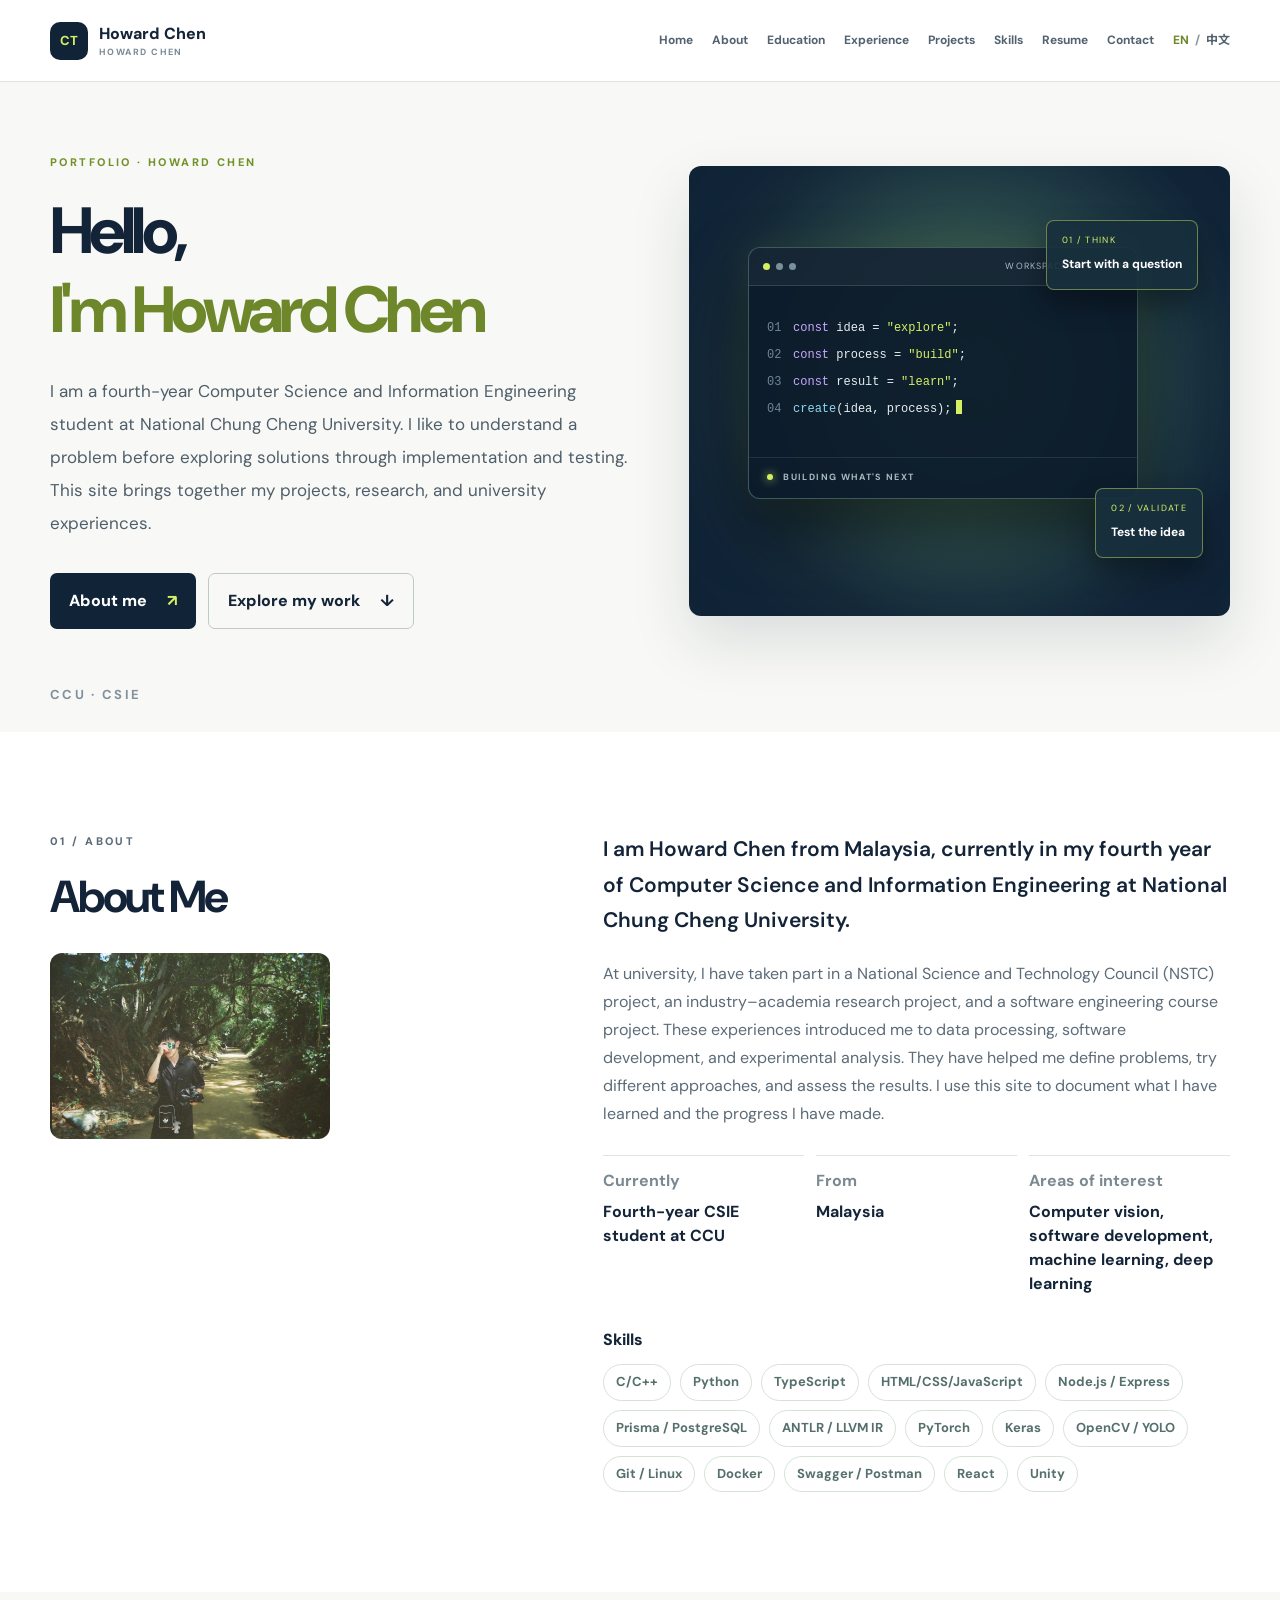
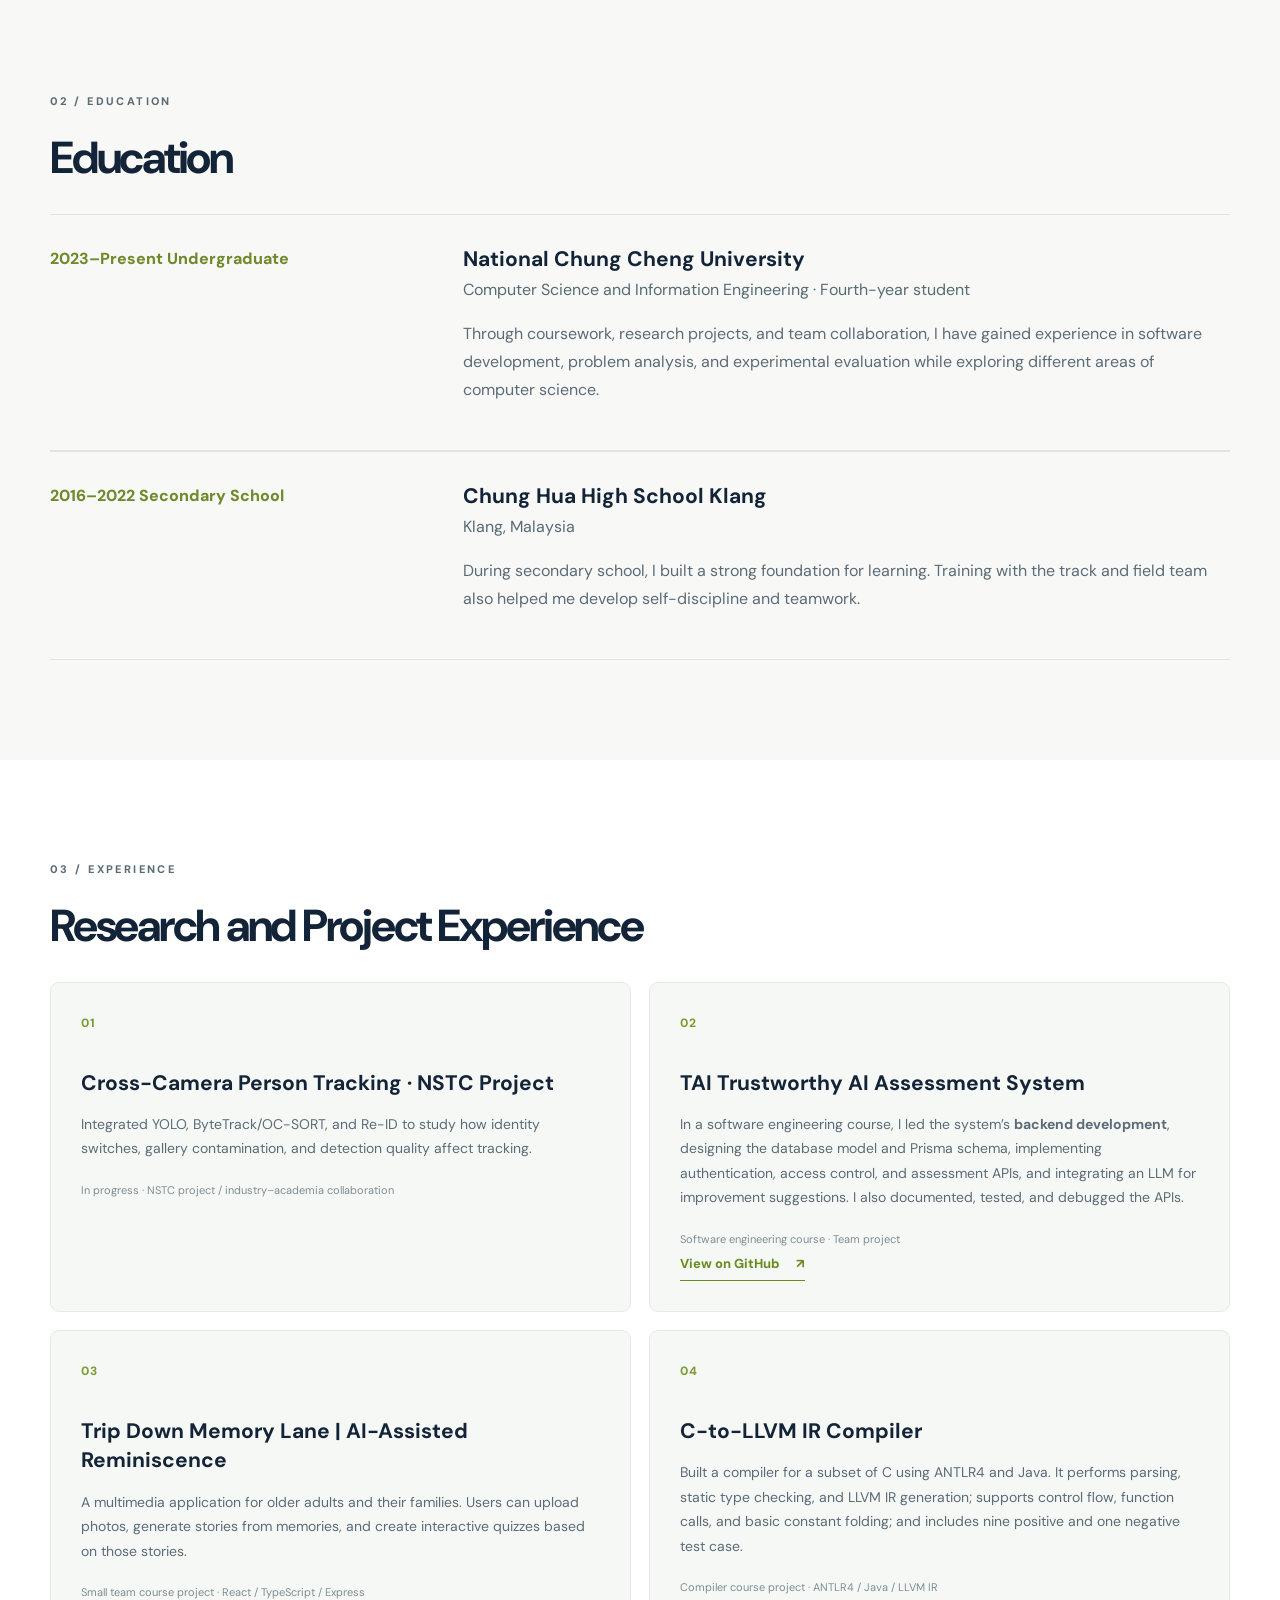
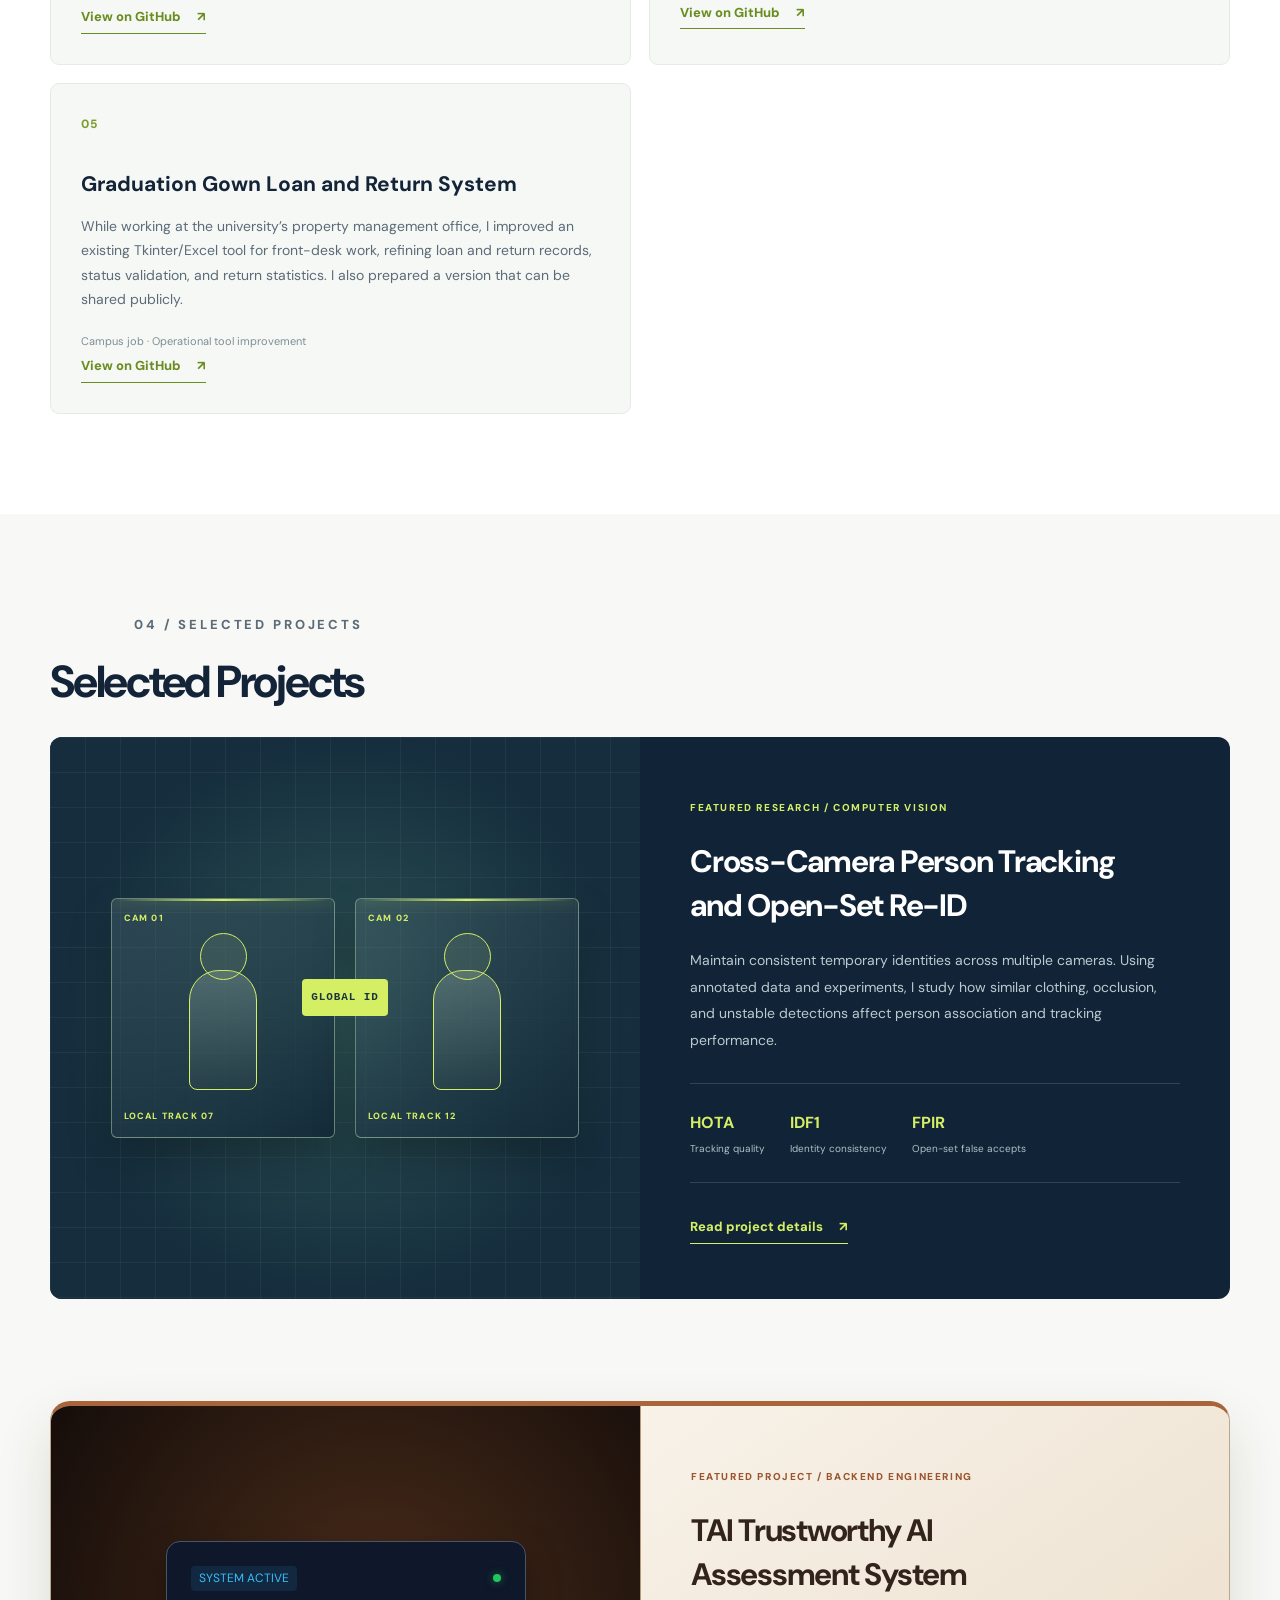
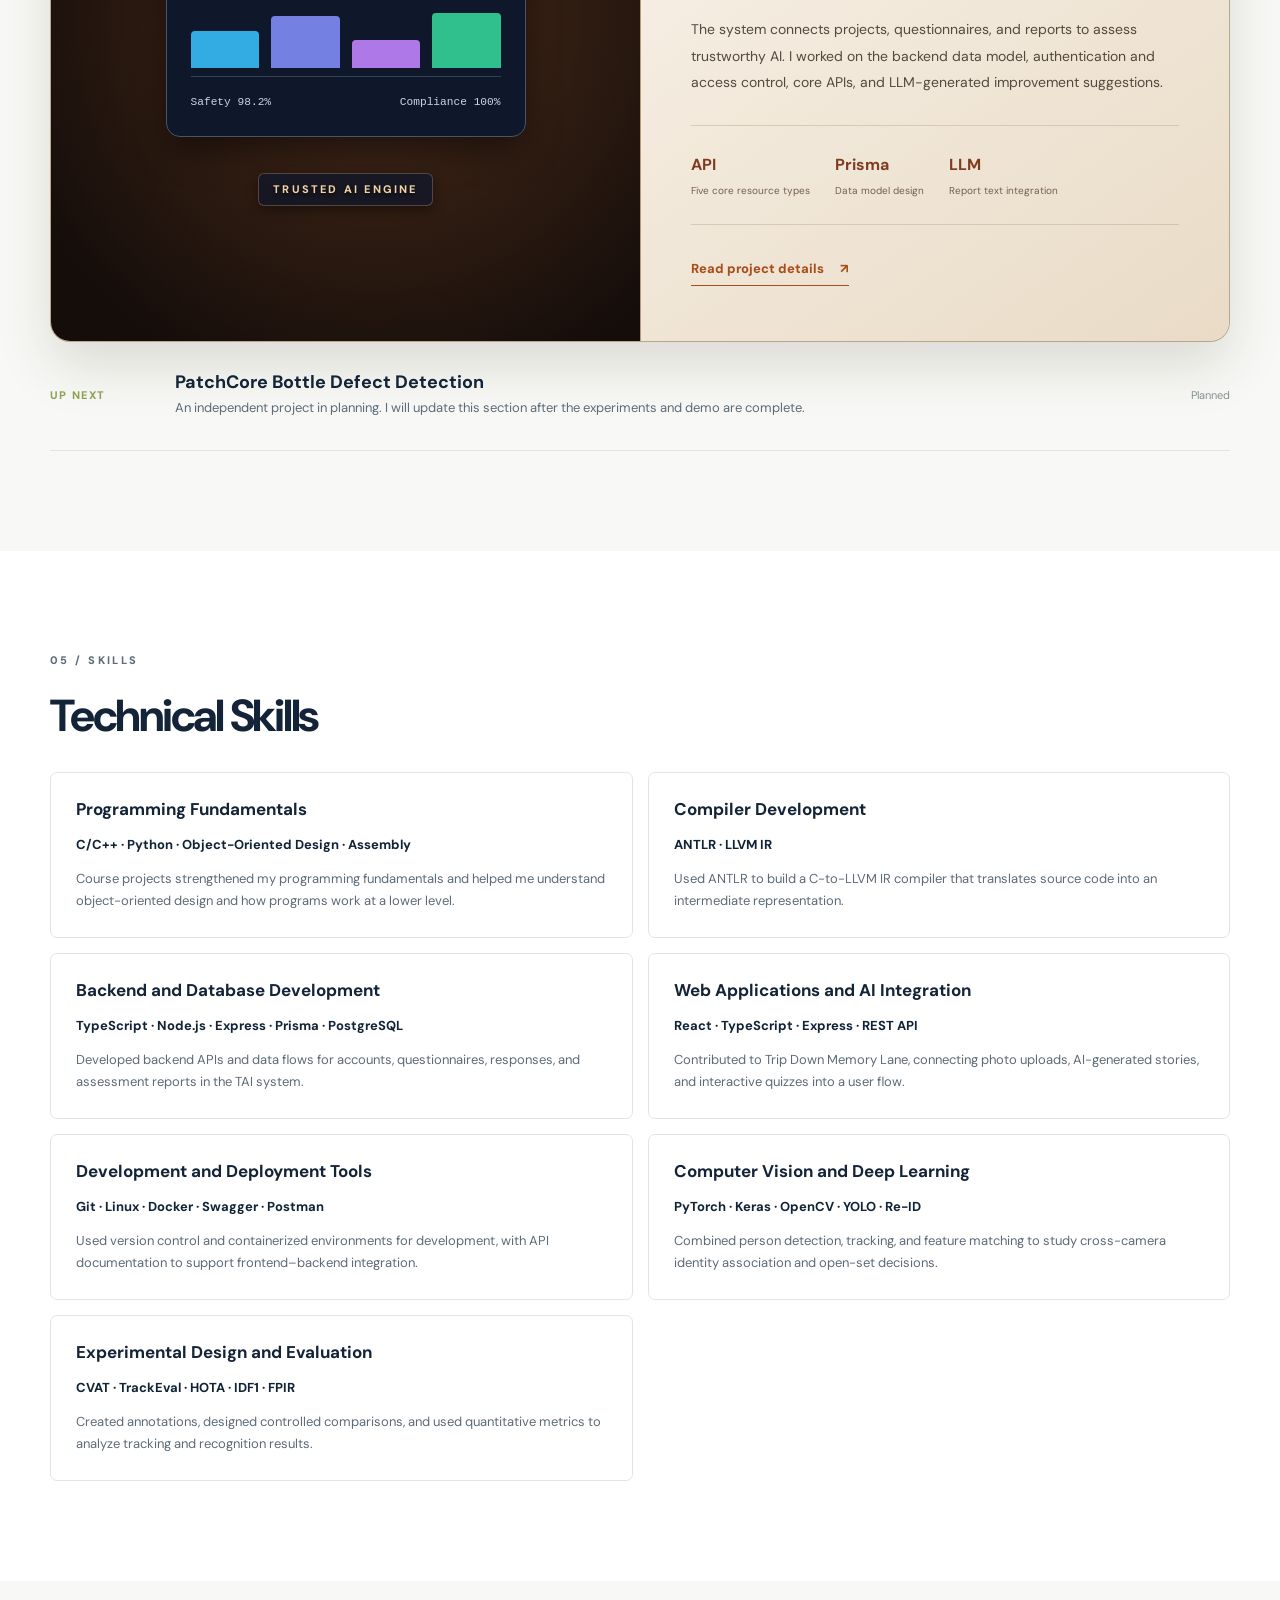
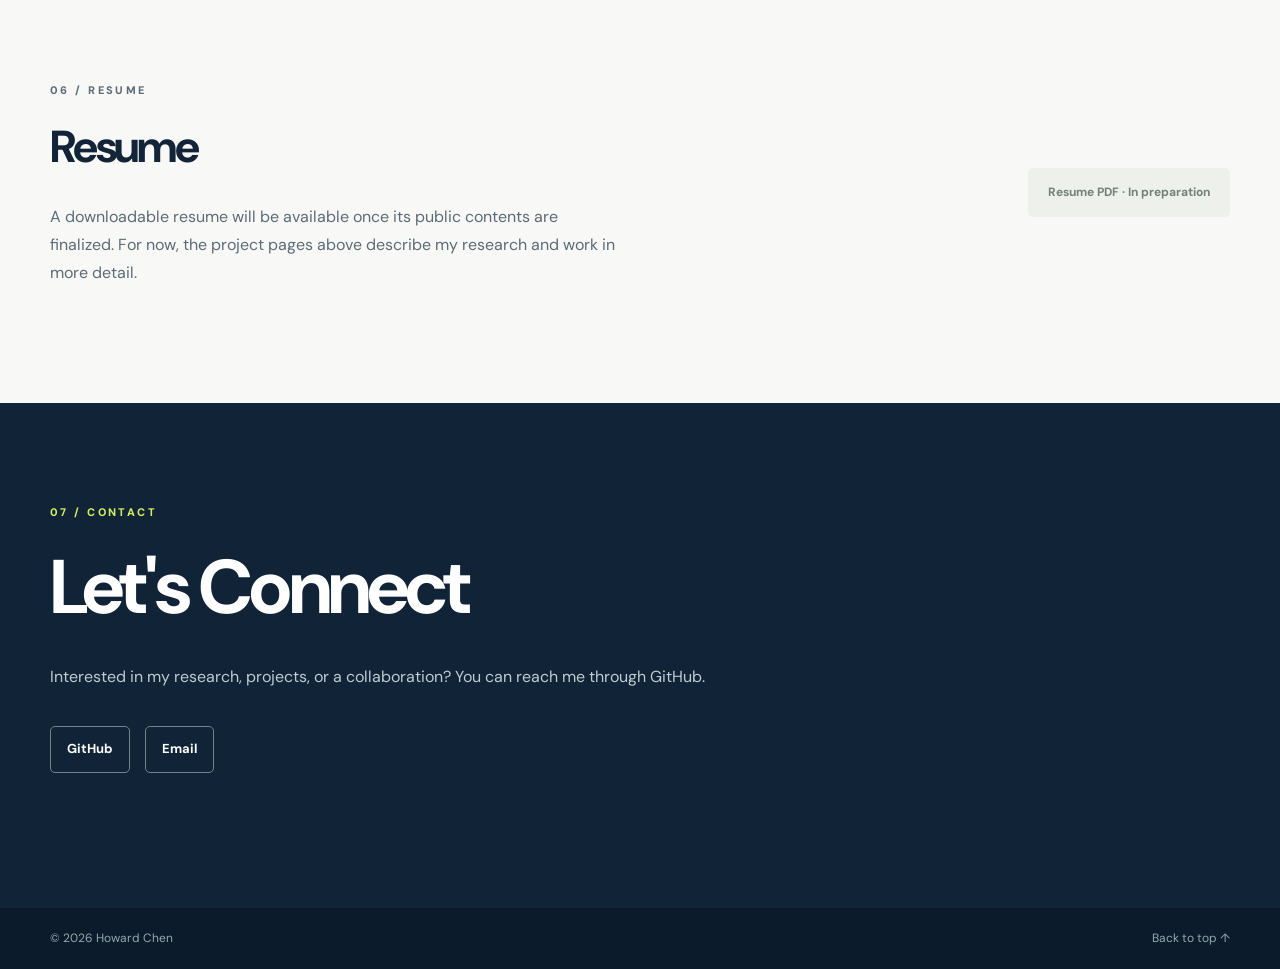
==== index.html @ be0fce3b "Deploy bilingual portfolio website" ====
<!doctype html>
<html lang="en">
<head>
  <meta charset="utf-8">
  <meta name="viewport" content="width=device-width, initial-scale=1">
  <meta name="description" content="Howard Chen’s portfolio: education, technical skills, research, and projects.">
  <title>Howard Chen | Portfolio and Research</title>
  <link rel="alternate" hreflang="en" href="index.html">
  <link rel="alternate" hreflang="zh-Hant" href="index-zh.html">
  <link rel="stylesheet" href="assets/style.css">
</head>
<body>
  <a class="skip" href="#main">Skip to main content</a>

  <header class="site-header">
    <a class="brand" href="#home">
      <span class="brand-mark">CT</span>
      <span>Howard Chen <small>HOWARD CHEN</small></span>
    </a>

    <button
      class="menu-button"
      type="button"
      aria-expanded="false"
      aria-controls="site-nav"
    >
      Menu <span>☰</span>
    </button>

    <nav id="site-nav" aria-label="Main navigation">
      <a href="#home">Home</a>
      <a href="#about">About</a>
      <a href="#education">Education</a>
      <a href="#experience">Experience</a>
      <a href="#projects">Projects</a>
      <a href="#skills">Skills</a>
      <a href="#resume">Resume</a>
      <a href="#contact">Contact</a>
      <span class="language-switch" aria-label="Language"><a href="index.html" data-lang-switch aria-current="page" lang="en">EN</a><span aria-hidden="true">/</span><a href="index-zh.html" data-lang-switch lang="zh-Hant">中文</a></span>
    </nav>
  </header>

  <main id="main">
    <section class="hero wrap" id="home">
      <div class="hero-copy">
        <p class="eyebrow">PORTFOLIO · HOWARD CHEN</p>
        <h1>Hello,<br><em>I'm Howard Chen</em></h1>
        <p class="lead">I am a fourth-year Computer Science and Information Engineering student at National Chung Cheng University. I like to understand a problem before exploring solutions through implementation and testing. This site brings together my projects, research, and university experiences.</p>

        <div class="actions">
          <a class="button primary" href="#about">
            About me <span>↗</span>
          </a>
          <a class="button secondary" href="#projects">
            Explore my work <span>↓</span>
          </a>
        </div>
      </div>

      <div class="hero-art hero-workspace" aria-hidden="true">
        <div class="workspace-glow"></div>

        <div class="workspace-window">
          <div class="workspace-toolbar">
            <span></span><span></span><span></span>
            <small>WORKSPACE / HOWARD</small>
          </div>

          <div class="workspace-content">
            <div class="workspace-line"><i>01</i><span class="code-purple">const</span> idea = <span class="code-green">"explore"</span>;</div>
            <div class="workspace-line"><i>02</i><span class="code-purple">const</span> process = <span class="code-green">"build"</span>;</div>
            <div class="workspace-line"><i>03</i><span class="code-purple">const</span> result = <span class="code-green">"learn"</span>;</div>
            <div class="workspace-line"><i>04</i><span class="code-blue">create</span>(idea, process);<b class="cursor"></b></div>
          </div>

          <div class="workspace-footer">
            <span class="workspace-live"></span>
            BUILDING WHAT'S NEXT
          </div>
        </div>

        <div class="workspace-note note-top">
          <small>01 / THINK</small>
          <strong>Start with a question</strong>
        </div>
        <div class="workspace-note note-bottom">
          <small>02 / VALIDATE</small>
          <strong>Test the idea</strong>
        </div>
      </div>

      <div class="hero-foot">
        <span>CCU · CSIE</span>
      </div>
    </section>

    <section class="section light" id="about">
      <div class="wrap two-col">
        <div>
          <p class="eyebrow">01 / ABOUT</p>
          <h2>About Me</h2>
          <div class="about-photo">
            <img src="assets/me.jpg" alt="Howard Chen">
          </div>
        </div>

        <div>
          <p class="body-large">I am Howard Chen from Malaysia, currently in my fourth year of Computer Science and Information Engineering at National Chung Cheng University.</p>
          <p>At university, I have taken part in a National Science and Technology Council (NSTC) project, an industry–academia research project, and a software engineering course project. These experiences introduced me to data processing, software development, and experimental analysis. They have helped me define problems, try different approaches, and assess the results. I use this site to document what I have learned and the progress I have made.</p>

          <div class="about-facts">
            <div>
              <span>Currently</span>
              <strong>Fourth-year CSIE student at CCU</strong>
            </div>
            <div>
              <span>From</span>
              <strong>Malaysia</strong>
            </div>
            <div>
              <span>Areas of interest</span>
              <strong>Computer vision, software development, machine learning, deep learning</strong>
            </div>
          </div>

          <p class="about-label">Skills</p>
          <div class="tag-row">
            <span>C/C++</span>
            <span>Python</span>
            <span>TypeScript</span>
            <span>HTML/CSS/JavaScript</span>
            <span>Node.js / Express</span>
            <span>Prisma / PostgreSQL</span>
            <span>ANTLR / LLVM IR</span>
            <span>PyTorch</span>
            <span>Keras</span>
            <span>OpenCV / YOLO</span>
            <span>Git / Linux</span>
            <span>Docker</span>
            <span>Swagger / Postman</span>
            <span>React</span>
            <span>Unity</span>
          </div>
        </div>
      </div>
    </section>

    <section class="section" id="education">
      <div class="wrap">
        <p class="eyebrow">02 / EDUCATION</p>
        <h2>Education</h2>

        <article class="timeline-card">
          <div class="timeline-date">
            <span>2023–Present</span>
            <span>Undergraduate</span>
          </div>
          <div>
            <h3>National Chung Cheng University</h3>
            <p class="subtitle">Computer Science and Information Engineering · Fourth-year student</p>
            <p>Through coursework, research projects, and team collaboration, I have gained experience in software development, problem analysis, and experimental evaluation while exploring different areas of computer science.</p>
          </div>
        </article>

        <article class="timeline-card">
          <div class="timeline-date">
            <span>2016–2022</span>
            <span>Secondary School</span>
          </div>
          <div>
            <h3>Chung Hua High School Klang</h3>
            <p class="subtitle">Klang, Malaysia</p>
            <p>During secondary school, I built a strong foundation for learning. Training with the track and field team also helped me develop self-discipline and teamwork.</p>
          </div>
        </article>
      </div>
    </section>

  <section class="section light" id="experience">
    <div class="wrap">
      <p class="eyebrow">03 / EXPERIENCE</p>
      <h2>Research and Project Experience</h2>

      <div class="experience-grid">
        <article class="card">
          <span class="card-index">01</span>
          <h3>Cross-Camera Person Tracking · NSTC Project</h3>
          <p>Integrated YOLO, ByteTrack/OC-SORT, and Re-ID to study how identity switches, gallery contamination, and detection quality affect tracking.</p>
          <span class="card-note">In progress · NSTC project / industry–academia collaboration</span>
        </article>

        <article class="card">
          <span class="card-index">02</span>
          <h3>TAI Trustworthy AI Assessment System</h3>
          <p>In a software engineering course, I led the system’s <b>backend development</b>, designing the database model and Prisma schema, implementing authentication, access control, and assessment APIs, and integrating an LLM for improvement suggestions. I also documented, tested, and debugged the APIs.</p>
          <span class="card-note">Software engineering course · Team project</span>
          <a class="text-link"
            href="https://github.com/TAI-trustworthy-ai-lab"
            target="_blank"
            rel="noopener noreferrer">
            View on GitHub <span>↗</span>
          </a>
        </article>

        <article class="card">
          <span class="card-index">03</span>
          <h3>Trip Down Memory Lane | AI-Assisted Reminiscence</h3>
          <p>A multimedia application for older adults and their families. Users can upload photos, generate stories from memories, and create interactive quizzes based on those stories.</p>
          <span class="card-note">Small team course project · React / TypeScript / Express</span>
          <a class="text-link"
            href="https://github.com/TripDownMemoryLane/TripDownMemoryLane-final"
            target="_blank"
            rel="noopener noreferrer">
            View on GitHub <span>↗</span>
          </a>
        </article>

        <article class="card">
          <span class="card-index">04</span>
          <h3>C-to-LLVM IR Compiler</h3>
          <p>Built a compiler for a subset of C using ANTLR4 and Java. It performs parsing, static type checking, and LLVM IR generation; supports control flow, function calls, and basic constant folding; and includes nine positive and one negative test case.</p>
          <span class="card-note">Compiler course project · ANTLR4 / Java / LLVM IR</span>
          <a class="text-link"
            href="https://github.com/cts0424/c-subset-to-llvm-ir"
            target="_blank"
            rel="noopener noreferrer">
            View on GitHub <span>↗</span>
          </a>
        </article>

        <article class="card">
          <span class="card-index">05</span>
          <h3>Graduation Gown Loan and Return System</h3>
          <p>While working at the university’s property management office, I improved an existing Tkinter/Excel tool for front-desk work, refining loan and return records, status validation, and return statistics. I also prepared a version that can be shared publicly.</p>
          <span class="card-note">Campus job · Operational tool improvement</span>
          <a class="text-link"
            href="https://github.com/cts0424/graduation-gown-return-system"
            target="_blank"
            rel="noopener noreferrer">
            View on GitHub <span>↗</span>
          </a>
        </article>
      </div>
    </div>
  </section>

    <section class="section projects-section" id="projects">
      <div class="wrap">
        <div class="section-top">
          <div>
            <p class="eyebrow">04 / SELECTED PROJECTS</p>
            <h2>Selected Projects</h2>
          </div>
        </div>

        <article class="featured">
          <div class="featured-visual">
            <div class="camera cam-a">
              <span>CAM 01</span>
              <div class="person"></div>
              <small>LOCAL TRACK 07</small>
            </div>

            <div class="connector">GLOBAL ID</div>

            <div class="camera cam-b">
              <span>CAM 02</span>
              <div class="person"></div>
              <small>LOCAL TRACK 12</small>
            </div>
          </div>

          <div class="featured-content">
            <span class="project-type">FEATURED RESEARCH / COMPUTER VISION</span>
            <h3>Cross-Camera Person Tracking<br>and Open-Set Re-ID</h3>
            <p>Maintain consistent temporary identities across multiple cameras. Using annotated data and experiments, I study how similar clothing, occlusion, and unstable detections affect person association and tracking performance.</p>

            <div class="metric-grid">
              <div>
                <strong>HOTA</strong>
                <span>Tracking quality</span>
              </div>
              <div>
                <strong>IDF1</strong>
                <span>Identity consistency</span>
              </div>
              <div>
                <strong>FPIR</strong>
                <span>Open-set false accepts</span>
              </div>
            </div>

            <a class="text-link" href="projects/reid.html">
              Read project details <span>↗</span>
            </a>
          </div>
        </article>

        <article class="featured tai-featured" aria-labelledby="tai-feature-title">
          <div class="featured-visual tai-visual" aria-hidden="true">
            <div class="tai-dashboard-card">
              <div class="tai-header">
                <span class="badge">SYSTEM ACTIVE</span>
                <span class="status-dot"></span>
              </div>
              <div class="tai-body">
                <div class="bar-chart">
                  <span style="height: 60%;"></span>
                  <span style="height: 85%;"></span>
                  <span style="height: 45%;"></span>
                  <span style="height: 90%;"></span>
                </div>
                <div class="tai-metrics-preview">
                  <span>Safety 98.2%</span>
                  <span>Compliance 100%</span>
                </div>
              </div>
            </div>
            <span class="tai-visual-caption">TRUSTED AI ENGINE</span>
          </div>

          <div class="featured-content">
            <span class="project-type">FEATURED PROJECT / BACKEND ENGINEERING</span>
            <h3 id="tai-feature-title">TAI Trustworthy AI<br>Assessment System</h3>
            <p>The system connects projects, questionnaires, and reports to assess trustworthy AI. I worked on the backend data model, authentication and access control, core APIs, and LLM-generated improvement suggestions.</p>
            <div class="metric-grid tai-capabilities">
              <div><strong>API</strong><span>Five core resource types</span></div>
              <div><strong>Prisma</strong><span>Data model design</span></div>
              <div><strong>LLM</strong><span>Report text integration</span></div>
            </div>
            <a class="text-link" href="projects/tai.html">Read project details <span aria-hidden="true">↗</span></a>
          </div>
        </article>


        <div class="upcoming">
          <span>UP NEXT</span>
          <div>
            <h3>PatchCore Bottle Defect Detection</h3>
            <p>An independent project in planning. I will update this section after the experiments and demo are complete.</p>
          </div>
          <span class="status">Planned</span>
        </div>
      </div>
    </section>

    <section class="section light" id="skills">
      <div class="wrap">
        <p class="eyebrow">05 / SKILLS</p>
        <h2>Technical Skills</h2>

        <div class="skill-grid">
          <div>
            <h3>Programming Fundamentals</h3>
            <p class="skill-tools">C/C++ · Python · Object-Oriented Design · Assembly</p>
            <p>Course projects strengthened my programming fundamentals and helped me understand object-oriented design and how programs work at a lower level.</p>
          </div>

          <div>
            <h3>Compiler Development</h3>
            <p class="skill-tools">ANTLR · LLVM IR</p>
            <p>Used ANTLR to build a C-to-LLVM IR compiler that translates source code into an intermediate representation.</p>
          </div>

          <div>
            <h3>Backend and Database Development</h3>
            <p class="skill-tools">TypeScript · Node.js · Express · Prisma · PostgreSQL</p>
            <p>Developed backend APIs and data flows for accounts, questionnaires, responses, and assessment reports in the TAI system.</p>
          </div>

            <div>
            <h3>Web Applications and AI Integration</h3>
            <p class="skill-tools">React · TypeScript · Express · REST API</p>
            <p>Contributed to Trip Down Memory Lane, connecting photo uploads, AI-generated stories, and interactive quizzes into a user flow.</p>
          </div>

          <div>
            <h3>Development and Deployment Tools</h3>
            <p class="skill-tools">Git · Linux · Docker · Swagger · Postman</p>
            <p>Used version control and containerized environments for development, with API documentation to support frontend–backend integration.</p>
          </div>

          <div>
            <h3>Computer Vision and Deep Learning</h3>
            <p class="skill-tools">PyTorch · Keras · OpenCV · YOLO · Re-ID</p>
            <p>Combined person detection, tracking, and feature matching to study cross-camera identity association and open-set decisions.</p>
          </div>

          <div>
            <h3>Experimental Design and Evaluation</h3>
            <p class="skill-tools">CVAT · TrackEval · HOTA · IDF1 · FPIR</p>
            <p>Created annotations, designed controlled comparisons, and used quantitative metrics to analyze tracking and recognition results.</p>
          </div>
        </div>
      </div>
    </section>

    <section class="section" id="resume">
      <div class="wrap resume-row">
        <div>
          <p class="eyebrow">06 / RESUME</p>
          <h2>Resume</h2>
          <p>A downloadable resume will be available once its public contents are finalized. For now, the project pages above describe my research and work in more detail.</p>
        </div>
        <span class="disabled-link" aria-label="Resume coming soon">Resume PDF · In preparation</span>
      </div>
    </section>

    <section class="section contact-section" id="contact">
      <div class="wrap">
        <p class="eyebrow">07 / CONTACT</p>
        <h2>Let's Connect</h2>
        <p>Interested in my research, projects, or a collaboration? You can reach me through GitHub.</p>

        <div class="contact-links">
          <a href="https://github.com/cts0424" target="_blank" rel="noopener noreferrer">
            GitHub
          </a>
          <a href="mailto:tatsiangchen@gmail.com">
            Email
          </a>
        </div>
      </div>
    </section>
  </main>

  <footer class="footer">
    <div class="wrap">
      <span>© <span id="year"></span> Howard Chen</span>
      <a href="#home">Back to top ↑</a>
    </div>
  </footer>

  <script src="assets/main.js"></script>
</body>
</html>
---- assets/style.css ----
@import url('https://fonts.googleapis.com/css2?family=DM+Sans:wght@400;500;600;700&family=Noto+Sans+TC:wght@400;500;600;700;800&display=swap');
:root {
    --ink:#142438;
    --muted:#5c6b78;
    --paper:#f8f9f6;
    --white:#fff;
    --accent:#d5ef64;
    --line:#dfe5e5;
    --dark:#102337
}

* {
    box-sizing:border-box
}

html {
    scroll-behavior:smooth
}

body {
    margin:0;
    color:var(--ink);
    background:var(--paper);
    font-family:'DM Sans','Noto Sans TC',sans-serif;
    line-height:1.75
}

a {
    color:inherit;
    text-decoration:none
}

button {
    font:inherit
}

.wrap {
    width:min(1180px,calc(100% - 64px));
    margin:auto
}

.skip {
    position:absolute;
    top:-100px;
    left:12px;
    background:var(--accent);
    z-index:20;
    padding:8px
}

.skip:focus {
    top:8px
}

.site-header {
    height:82px;
    display:flex;
    align-items:center;
    justify-content:space-between;
    gap:24px;
    padding:0 max(32px,calc((100vw - 1180px)/2));
    background:#fff;
    border-bottom:1px solid var(--line);
    position:sticky;
    top:0;
    z-index:10
}

.brand {
    display:flex;
    align-items:center;
    gap:11px;
    font-size:16px;
    font-weight:800;
    line-height:1.2;
    white-space:nowrap
}

.brand small {
    display:block;
    margin-top:4px;
    font-size:9px;
    font-weight:700;
    letter-spacing:.16em;
    color:#7a8994
}

.brand-mark {
    display:grid;
    place-items:center;
    width:38px;
    height:38px;
    background:var(--dark);
    color:var(--accent);
    border-radius:10px;
    font-size:13px;
    letter-spacing:.02em
}

.site-header nav {
    display:flex;
    align-items:center;
    gap:19px
}

.site-header nav a {
    font-size:12px;
    font-weight:700;
    color:#526270;
    transition:color .2s
}

.site-header nav a:hover,.back-link:hover {
    color:#829a17
}

.menu-button {
    display:none
}

.back-link {
    font-size:13px;
    font-weight:700
}

.hero {
    min-height:650px;
    display:grid;
    grid-template-columns:1.05fr .95fr;
    align-items:center;
    gap:40px;
    position:relative;
    padding-top:46px;
    padding-bottom:78px
}

.hero-copy {
    position:relative;
    z-index:1
}

.eyebrow {
    font-size:11px;
    font-weight:800;
    letter-spacing:.22em;
    color:#719129;
    text-transform:uppercase;
    margin:0 0 18px
}

.hero h1,.detail-hero h1 {
    font-size:clamp(42px,5.1vw,72px);
    letter-spacing:-.07em;
    line-height:1.22;
    margin:0 0 25px;
    font-weight:800
}

.hero h1 em,.detail-hero h1 em {
    font-style:normal;
    color:#6d872a
}

.lead {
    font-size:17px;
    line-height:1.95;
    max-width:590px;
    color:#4f5e6a
}

.actions {
    display:flex;
    gap:12px;
    margin-top:32px
}

.button {
    display:inline-flex;
    gap:20px;
    justify-content:space-between;
    align-items:center;
    padding:13px 19px;
    border-radius:7px;
    font-size:16px;
    font-weight:800
}

.button.primary {
    background:var(--dark);
    color:#fff
}

.button.primary span {
    color:var(--accent)
}

.button.secondary {
    border:1px solid #bfc9cb
}

.hero-art {
    height:450px;
    position:relative;
    overflow:hidden;
    border-radius:12px;
    background:radial-gradient(circle at 58% 43%,#334f56,#112639 60%,#0d1c2e);
    box-shadow:0 25px 60px #10233720
}

.grid {
    position:absolute;
    inset:0;
    background-image:linear-gradient(#ffffff12 1px,transparent 1px),linear-gradient(90deg,#ffffff12 1px,transparent 1px);
    background-size:44px 44px;
    transform:perspective(400px) rotateX(20deg) scale(1.3)
}

.orbit {
    position:absolute;
    border:1px solid #d5ef6480;
    border-radius:50%;
    left:50%;
    top:48%;
    transform:translate(-50%,-50%)
}

.orbit-a {
    width:240px;
    height:240px;
    box-shadow:0 0 70px #d5ef641a
}

.orbit-b {
    width:350px;
    height:350px;
    border-color:#d5ef6429
}

.signal {
    position:absolute;
    width:13px;
    height:13px;
    border-radius:50%;
    background:var(--accent);
    box-shadow:0 0 0 9px #d5ef6426,0 0 32px var(--accent)
}

.s1 {
    left:28%;
    top:28%
}

.s2 {
    left:67%;
    top:52%
}

.s3 {
    left:45%;
    top:73%
}

.art-label,.art-number {
    position:absolute;
    color:#dce8d2;
    font-size:10px;
    font-weight:800;
    letter-spacing:.14em
}

.art-label {
    left:26px;
    bottom:25px
}

.art-number {
    right:26px;
    top:24px
}

.hero-foot {
    position:absolute;
    bottom:25px;
    left:0;
    right:0;
    display:flex;
    justify-content:space-between;
    font-size:13px;
    letter-spacing:.18em;
    font-weight:700;
    color:#82909b
}

.section {
    padding:100px 0
}

.section.light {
    background:#fff
}

.section h2 {
    font-size:clamp(32px,3.5vw,50px);
    letter-spacing:-.05em;
    line-height:1.25;
    margin:0 0 28px
}

.section h3 {
    font-size:21px;
    line-height:1.4;
    margin:0 0 10px
}

.section p {
    color:var(--muted)
}

.two-col,.detail-grid {
    display:grid;
    grid-template-columns:1fr 1.3fr;
    gap:70px
}

.body-large {
    font-size:21px;
    line-height:1.7!important;
    font-weight:600;
    color:var(--ink)!important;
    margin-top:0
}

.tag-row {
    display:flex;
    gap:9px;
    flex-wrap:wrap;
    margin-top:27px
}

.tag-row span {
    border:1px solid #d7e2d7;
    border-radius:50px;
    padding:6px 12px;
    font-size:13px;
    font-weight:700;
    color:#55706c
}

.timeline-card {
    display:grid;
    grid-template-columns:1fr 2fr;
    gap:30px;
    padding:30px 0;
    border-top:1px solid var(--line);
    border-bottom:1px solid var(--line)
}

.timeline-date {
    font-size:16px;
    font-weight:800;
    color:#6f892b
}

.timeline-card h3 {
    margin:0
}

.subtitle {
    margin:2px 0 12px;
    color:#576b75!important
}

.experience-grid,.experiment-grid {
    display:grid;
    grid-template-columns:repeat(2,1fr);
    gap:18px
}

.card {
    padding:30px;
    background:#f6f8f5;
    border:1px solid #e5eae5;
    border-radius:9px;
    min-height:230px
}

.card-index {
    display:block;
    font-size:12px;
    letter-spacing:.1em;
    color:#7c9b31;
    font-weight:800;
    margin-bottom:35px
}

.card p {
    font-size:14px
}

.card-note {
    display:block;
    color:#7e8d93;
    font-size:11px;
    margin-top:20px
}

.section-top {
    display:flex;
    justify-content:space-between;
    align-items:end;
    gap:30px;
    margin-bottom:27px
}

.section-top h2 {
    margin:0
}

.section-top p {
    text-align:right;
    font-size:13px
}

.featured {
    display:grid;
    grid-template-columns:1fr 1fr;
    min-height:480px;
    background:var(--dark);
    border-radius:12px;
    overflow:hidden;
    color:#fff
}

.featured-visual {
    position:relative;
    display:flex;
    align-items:center;
    justify-content:center;
    gap:20px;
    overflow:hidden;
    background:radial-gradient(circle at 50% 50%,#2d5455,#152d3d 70%)
}

.featured-visual:before {
    content:'';
    position:absolute;
    inset:0;
    background-image:linear-gradient(#ffffff0c 1px,transparent 1px),linear-gradient(90deg,#ffffff0c 1px,transparent 1px);
    background-size:35px 35px
}

.camera {
    width:38%;
    height:240px;
    position:relative;
    border:1px solid #a5c8aa8c;
    border-radius:6px;
    background:linear-gradient(145deg,#77929a38,#142c3a);
    box-shadow:0 20px 40px #0004
}

.camera span,.camera small {
    position:absolute;
    left:12px;
    color:var(--accent);
    font-size:9px;
    letter-spacing:.13em;
    font-weight:800
}

.camera span {
    top:12px
}

.camera small {
    bottom:12px
}

.person {
    position:absolute;
    left:50%;
    top:50%;
    width:68px;
    height:120px;
    transform:translate(-50%,-40%);
    border:1px solid var(--accent);
    border-radius:30px 30px 8px 8px;
    background:linear-gradient(#b7d1c044,#8fa77f10)
}

.person:before {
    content:'';
    position:absolute;
    width:45px;
    height:45px;
    border-radius:50%;
    border:1px solid var(--accent);
    top:-38px;
    left:10px;
    background:#8fa77f2b
}

.connector {
    position: absolute;
    z-index: 2;
    top: 43%;
    background: var(--accent);
    color: #1c3440;
    font-family: 'JetBrains Mono', monospace; 
    font-size: 11px;       
    font-weight: 600;     
    letter-spacing: .08em; 
    padding: 9px;
    border-radius: 4px;
}

.featured-content {
    padding:55px 50px
}

.project-type {
    font-size:10px;
    letter-spacing:.16em;
    color:var(--accent);
    font-weight:800
}

.featured h3 {
    font-size:31px;
    letter-spacing:-.04em;
    margin:20px 0
}

.featured p {
    color:#bacbd0;
    line-height:1.9;
    font-size:14px
}

.metric-grid {
    display:flex;
    gap:25px;
    padding:25px 0;
    border-top:1px solid #ffffff25;
    border-bottom:1px solid #ffffff25;
    margin:29px 0
}

.metric-grid div {
    display:grid;
    gap:3px
}

.metric-grid strong {
    font-size:16px;
    color:var(--accent)
}

.metric-grid span {
    font-size:10px;
    color:#afc2c8
}

.text-link {
    display:inline-flex;
    gap:16px;
    font-size:13px;
    font-weight:800;
    color:#6a8c20;
    border-bottom:1px solid currentColor;
    padding-bottom:4px
}

.featured .text-link {
    color:var(--accent)
}

.upcoming {
    display:flex;
    align-items:center;
    gap:35px;
    border-bottom:1px solid var(--line);
    padding:28px 0
}

.upcoming>span:first-child {
    font-size:11px;
    font-weight:800;
    letter-spacing:.12em;
    color:#8ea052;
    min-width:90px
}

.upcoming h3 {
    font-size:18px;
    margin:0
}

.upcoming p {
    font-size:13px;
    margin:2px 0
}

.status {
    font-size:11px;
    white-space:nowrap;
    margin-left:auto;
    color:#80908c
}

.skill-grid {
    display:grid;
    grid-template-columns:repeat(2,1fr);
    gap:15px
}

.skill-grid>div {
    padding:25px;
    border:1px solid var(--line);
    border-radius:7px
}

.skill-grid h3 {
    font-size:17px
}

.skill-grid p {
    font-size:13px;
    margin:0
}

.resume-row {
    display:flex;
    justify-content:space-between;
    align-items:center;
    gap:45px
}

.resume-row p {
    max-width:570px
}

.disabled-link {
    padding:14px 20px;
    background:#eef1eb;
    color:#738079;
    border-radius:5px;
    font-size:12px;
    font-weight:700;
    white-space:nowrap
}

.contact-section {
    background:var(--dark);
    color:#fff
}

.contact-section .eyebrow {
    color:var(--accent)
}

.contact-section h2 {
    font-size:clamp(44px,6vw,76px)
}

.contact-section p {
    color:#bdcdd0
}

.contact-links {
    display:flex;
    gap:15px;
    margin:35px 0
}

.contact-links a,.contact-links span {
    border:1px solid #72848b;
    padding:11px 16px;
    border-radius:5px;
    font-size:13px;
    font-weight:700
}

.contact-links a:hover {
    background:var(--accent);
    color:var(--dark)
}

.contact-section small {
    color:#8ba0a7;
    font-size:11px
}

.footer {
    background:#0c1b2b;
    color:#93a8ae;
    font-size:12px
}

.footer .wrap {
    display:flex;
    justify-content:space-between;
    padding:20px 0
}

.detail-hero {
    padding-top:100px;
    padding-bottom:90px
}

.detail-hero .lead {
    max-width:730px
}

.pipeline {
  display: grid;
  grid-template-columns: repeat(5, minmax(0, 1fr));
  gap: 32px;
  margin: 40px 0;
}

.pipeline span {
  position: relative;
  display: grid;
  place-items: center;
  min-width: 0;
  padding: 23px 10px;
  text-align: center;
  background: var(--dark);
  color: #fff;
  border-radius: 6px;
  font-weight: 700;
  font-size: 13px;
}

.pipeline span + span::before {
  content: '→';
  position: absolute;
  left: -28px;
  top: 50%;
  width: 24px;
  margin: 0;
  transform: translateY(-50%);
  color: #6d8b2a;
  font-size: 20px;
}

.muted,.note {
    font-size:13px
}

.experiment-grid {
    grid-template-columns:repeat(3,1fr)
}

.experiment-grid .card {
    background:#fff
}

.note {
    margin-top:22px
}

@media(max-width:950px) {
    .site-header nav {
        gap:10px
    }

    .site-header nav a {
        font-size:10px
    }

    .hero {
        gap:22px
    }

    .featured-content {
        padding:36px
    }

    .metric-grid {
        gap:12px
    }

}

@media(max-width:760px) {
    .wrap {
        width:min(100% - 36px,560px)
    }

    .site-header {
        height:66px;
        padding:0 18px
    }

    .menu-button {
        display:flex;
        gap:10px;
        align-items:center;
        border:0;
        background:transparent;
        font-size:12px;
        font-weight:800
    }

    .site-header nav {
        display:none;
        position:absolute;
        top:66px;
        left:0;
        right:0;
        background:#fff;
        padding:20px;
        box-shadow:0 12px 20px #12283a20;
        grid-template-columns:repeat(2,1fr);
        gap:0
    }

    .site-header nav.open {
        display:grid
    }

    .site-header nav a {
        font-size:13px;
        padding:10px
    }

    .hero {
        display:block;
        min-height:0;
        padding:65px 0 70px
    }

    .hero h1,.detail-hero h1 {
        font-size:43px
    }

    .lead {
        font-size:15px
    }

    .hero-art {
        height:280px;
        margin:42px 0 20px
    }

    .hero-foot {
        bottom:22px
    }

    .section {
        padding:72px 0
    }

    .two-col,.detail-grid,.featured,.timeline-card,.experience-grid,.experiment-grid,.skill-grid {
        grid-template-columns:1fr
    }

    .two-col,.detail-grid {
        gap:12px
    }

    .section-top {
        display:block
    }

    .section-top p {
        text-align:left
    }

    .featured-visual {
        min-height:300px
    }

    .featured-content {
        padding:32px 25px
    }

    .featured h3 {
        font-size:25px
    }

    .metric-grid {
        justify-content:space-between
    }

    .upcoming {
        align-items:start;
        gap:15px
    }

    .upcoming>span:first-child {
        min-width:0
    }

    .status {
        display:none
    }

    .resume-row {
        display:block
    }

    .disabled-link {
        display:inline-block;
        margin-top:12px
    }

    .pipeline {
        grid-template-columns: 1fr;
        gap: 34px;
    }

    .pipeline span + span::before {
        content: '↓';
        left: 50%;
        top: -29px;
        transform: translateX(-50%);
    }

    .detail-hero {
        padding-top:65px;
        padding-bottom:65px
    }

}

.about-facts {
    display:grid;
    grid-template-columns:repeat(3,1fr);
    gap:12px;
    margin:27px 0 30px
}

.about-facts div {
    border-top:1px solid var(--line);
    padding-top:11px
}

.about-facts span {
    display:block;
    color:#7b8991;
    font-size:16px;
    font-weight:700;
    margin-bottom:5px
}

.about-facts strong {
    display:block;
    font-size:16px;
    line-height:1.5
}

.about-label {
    font-size:16px;
    font-weight:800;
    color:var(--ink)!important;
    margin:0
}

.about-label+.tag-row {
    margin-top:10px
}

.about-photo img {
    width: 100%;
    max-width: 280px;
    border-radius: 12px;
    object-fit: cover;
    display: block;
    transition: transform 0.3s ease, box-shadow 0.3s ease;
}

.about-photo img:hover {
    transform: scale(1.03);
    box-shadow: 0 10px 20px rgba(0, 0, 0, 0.15);
}

.skill-grid > div {
    display: flex;
    flex-direction: column;
    gap: 12px;
}

.skill-grid h3 {
    margin: 0;
}

.skill-grid p {
    line-height: 1.7;
}

.skill-grid .skill-tools {
    color: var(--dark);
    font-weight: 700;
}

.projects-section .tai-featured {
  margin-top: clamp(64px, 8vw, 104px);
  background: #f0e7da;
  color: #342720;
  border: 1px solid #bba58c;
  border-top: 5px solid #a9643b;
  border-radius: 20px;
  box-shadow: 0 24px 55px #33201124;
}

.projects-section .tai-featured .featured-visual {
  background: radial-gradient(circle at 55% 40%, #68432b, #261a16 76%);
}

.projects-section .tai-featured .featured-visual::before { display: none; }

.projects-section .tai-featured .featured-content {
  background: linear-gradient(145deg, #f8f2e9 0%, #e9dbc6 100%);
  border-left: 1px solid #b99a76;
}

.projects-section .tai-featured .project-type { color: #9c542d; }
.projects-section .tai-featured h3 { color: #32231b; }
.projects-section .tai-featured p { color: #55483e; }
.projects-section .tai-featured .metric-grid { border-color: #a98e7255; }
.projects-section .tai-featured .metric-grid span { color: #745f51; }
.projects-section .tai-featured .metric-grid strong { color: #7f3d20; }
.projects-section .tai-featured .text-link { color: #a84e1c; }

@media (max-width: 760px) {
  .projects-section .tai-featured { margin-top: 56px; }
  .projects-section .tai-featured .featured-content {
    border-left: 0;
    border-top: 1px solid #b99a76;
  }
}

.tai-dashboard-card {
  background: #0f172a;
  border: 1px solid #334155;
  border-radius: 12px;
  padding: 20px;
  width: 80%;
  box-shadow: 0 10px 25px -5px rgba(0, 0, 0, 0.3);
}

.tai-header {
  display: flex;
  justify-content: space-between;
  align-items: center;
  margin-bottom: 16px;
  font-size: 0.75rem;
  color: #94a3b8;
}

.tai-header .badge {
  background: rgba(56, 189, 248, 0.1);
  color: #38bdf8;
  padding: 2px 8px;
  border-radius: 4px;
}

.status-dot {
  width: 8px;
  height: 8px;
  background: #22c55e;
  border-radius: 50%;
  box-shadow: 0 0 8px rgba(34, 197, 94, 0.5);
}

.bar-chart {
  display: flex;
  align-items: flex-end;
  gap: 8px;
  height: 60px;
  margin-bottom: 12px;
  padding-bottom: 8px;
  border-bottom: 1px solid #1e293b;
}

.bar-chart span {
  flex: 1;
  background: #38bdf8;
  border-radius: 2px 2px 0 0;
  opacity: 0.8;
  transition: height 0.3s ease;
}

.bar-chart span:nth-child(2) { background: #818cf8; }
.bar-chart span:nth-child(3) { background: #c084fc; }
.bar-chart span:nth-child(4) { background: #34d399; }

.tai-metrics-preview {
  display: flex;
  justify-content: space-between;
  font-size: 0.7rem;
  color: #cbd5e1;
  font-family: monospace;
}

.reid-featured {
  background-color: #1e293b; 
  border-radius: 16px; 
  padding: 32px; 
}

@media(max-width:760px) {
    .about-facts {
        grid-template-columns:1fr;
        gap:10px
    }

    .about-facts div {
        padding-top:9px
    }

}

.projects-section .tai-featured .tai-visual {
  background: radial-gradient(circle at 55% 40%, #4a2c1a, #150d0a 85%);
  display: flex;
  flex-direction: column;
  align-items: center;
  justify-content: center;
  padding: 30px 20px;
}

.tai-dashboard-card {
  background: #0f172a;
  border: 1px solid #475569;
  border-radius: 14px;
  padding: 24px;
  width: 85%;
  max-width: 360px;
  box-shadow: 0 15px 35px -5px rgba(0, 0, 0, 0.5);
  margin: 0 auto; 
}

.bar-chart {
  display: flex;
  align-items: flex-end;
  justify-content: center;
  gap: 12px;
  height: 70px;
  margin: 10px 0 16px;
  padding-bottom: 8px;
  border-bottom: 1px solid #334155;
}

.bar-chart span {
  width: 14px;
  background: #38bdf8;
  border-radius: 4px 4px 0 0;
  opacity: 0.9;
  transition: height 0.3s ease;
}

.tai-visual-caption {
  position: relative; 
  margin-top: 16px;
  background: rgba(15, 23, 42, 0.75);
  border: 1px solid rgba(232, 178, 123, 0.3);
  padding: 6px 14px;
  border-radius: 6px;
  color: #f3d2a8;
  font-size: 11px;
  font-weight: 800;
  letter-spacing: .2em;
  text-shadow: 0 2px 4px rgba(0, 0, 0, 0.8);
  box-shadow: 0 4px 12px rgba(0, 0, 0, 0.4);
  backdrop-filter: blur(4px);
  text-align: center;
}

body::before {
  content: '';
  position: fixed;
  z-index: 30;
  inset: 0 auto auto 0;
  width: 100%;
  height: 3px;
  background: #a5c838;
  transform: scaleX(var(--scroll-progress, 0));
  transform-origin: left;
  pointer-events: none;
}

.motion-reveal {
  opacity: 0;
  transform: translateY(22px);
  transition: opacity .7s ease, transform .7s cubic-bezier(.2,.75,.2,1);
  transition-delay: var(--reveal-delay, 0ms);
}
.motion-reveal.is-visible { opacity: 1; transform: translateY(0); }

.site-header { transition: box-shadow .25s ease; }
.site-header:hover { box-shadow: 0 8px 28px #1023370b; }
.brand-mark { transition: transform .3s ease, box-shadow .3s ease; }
.brand:hover .brand-mark { transform: rotate(-7deg) scale(1.06); box-shadow: 0 7px 18px #10233730; }
.site-header nav a, .back-link, .project-nav a, .tai-project-nav a {
  transition: color .2s ease, transform .2s ease;
}
.site-header nav a:hover, .back-link:hover, .project-nav a:hover, .tai-project-nav a:hover {
  transform: translateY(-2px);
}

.button, .contact-links a {
  transition: transform .25s ease, box-shadow .25s ease, background-color .25s ease, border-color .25s ease;
}
.button:hover, .contact-links a:hover { transform: translateY(-3px); box-shadow: 0 10px 22px #10233724; }
.button:active, .contact-links a:active { transform: translateY(0); }
.text-link { transition: color .25s ease, gap .25s ease, transform .25s ease; }
.text-link:hover { gap: 22px; transform: translateX(2px); }
a:focus-visible, button:focus-visible { outline: 3px solid #83a824; outline-offset: 4px; }

.hero-art .grid { animation: grid-drift 24s linear infinite alternate; }
.hero-art .orbit-a { animation: orbit-breathe 7s ease-in-out infinite; }
.hero-art .orbit-b { animation: orbit-breathe 9s ease-in-out infinite reverse; }
.hero-art .signal { animation: signal-pulse 3.4s ease-in-out infinite; }
.hero-art .s2 { animation-delay: 1.1s; }
.hero-art .s3 { animation-delay: 2.2s; }
@keyframes grid-drift {
  to { transform: perspective(400px) rotateX(20deg) scale(1.3) translate(12px, 9px); }
}
@keyframes orbit-breathe {
  50% { transform: translate(-50%,-50%) scale(1.055); opacity: .65; }
}
@keyframes signal-pulse {
  50% { opacity: .6; box-shadow: 0 0 0 17px #d5ef640b, 0 0 24px var(--accent); }
}

.card, .skill-grid > div, .tai-info-card, .tai-facts > div, .timeline-card, .tai-dashboard-card {
  transition: box-shadow .3s ease, border-color .3s ease, background-color .3s ease;
}
.card:hover, .skill-grid > div:hover, .tai-info-card:hover, .tai-facts > div:hover {
  border-color: #bbd47c;
  box-shadow: 0 14px 32px #10233712;
}
.timeline-card:hover { border-color: #a5c838; }
.tag-row span { transition: border-color .25s ease, background-color .25s ease; }
.tag-row span:hover { border-color: #afc77b; background: #d5ef641c; }
.featured-visual .camera { transition: border-color .3s ease, box-shadow .3s ease; }
.featured:hover .camera { border-color: #d5ef64b0; box-shadow: 0 20px 40px #0005, 0 0 22px #d5ef6420; }
.tai-featured:hover .tai-dashboard-card { box-shadow: 0 20px 40px #0008, 0 0 20px #38bdf826; }
.status-dot { animation: status-glow 3s ease-in-out infinite; }
@keyframes status-glow { 50% { box-shadow: 0 0 0 5px #22c55e22, 0 0 16px #22c55eaa; } }

@media (prefers-reduced-motion: reduce) {
  html { scroll-behavior: auto; }
  *, *::before, *::after { animation-duration: .01ms !important; animation-iteration-count: 1 !important; transition-duration: .01ms !important; transition-delay: 0ms !important; }
  .motion-reveal { opacity: 1; transform: none; }
}

/* B：創作工作台 */
.hero-workspace {
  isolation: isolate;
  background: radial-gradient(circle at 55% 45%, #244c55, #102337 70%);
}

.workspace-glow {
  position: absolute;
  width: 320px;
  height: 320px;
  top: 12%;
  left: 20%;
  border-radius: 50%;
  background: #a9dc7750;
  filter: blur(85px);
  animation: workspace-glow 7s ease-in-out infinite alternate;
}

.workspace-window {
  position: absolute;
  z-index: 1;
  width: 72%;
  max-width: 390px;
  left: 11%;
  top: 18%;
  overflow: hidden;
  border: 1px solid #86b7a466;
  border-radius: 12px;
  background: #0c1b2bef;
  box-shadow: 0 28px 60px #0008, 0 0 35px #d5ef6415;
  animation: workspace-float 6s ease-in-out infinite;
}

.workspace-toolbar {
  display: flex;
  align-items: center;
  gap: 6px;
  height: 38px;
  padding: 0 14px;
  border-bottom: 1px solid #ffffff20;
  background: #ffffff0b;
}

.workspace-toolbar > span {
  width: 7px;
  height: 7px;
  border-radius: 50%;
  background: #79929a;
}

.workspace-toolbar > span:first-child { background: #d5ef64; }
.workspace-toolbar small {
  margin-left: auto;
  color: #aebfc3;
  font-size: 9px;
  letter-spacing: .12em;
}

.workspace-content {
  padding: 29px 18px 34px;
  font: 12px/2.25 Consolas, Monaco, monospace;
  color: #e5eef0;
  white-space: nowrap;
}

.workspace-line i {
  display: inline-block;
  width: 26px;
  color: #708693;
  font-style: normal;
}

.code-purple { color: #c9a8ff; }
.code-green { color: #d5ef64; }
.code-blue { color: #8ed8ed; }

.cursor {
  display: inline-block;
  width: 6px;
  height: 14px;
  margin-left: 4px;
  vertical-align: -2px;
  background: #d5ef64;
  animation: workspace-cursor 1s steps(1) infinite;
}

.workspace-footer {
  padding: 12px 18px;
  border-top: 1px solid #ffffff18;
  color: #a8bdc0;
  font-size: 9px;
  font-weight: 700;
  letter-spacing: .15em;
}

.workspace-live {
  display: inline-block;
  width: 6px;
  height: 6px;
  margin-right: 7px;
  border-radius: 50%;
  background: #d5ef64;
  box-shadow: 0 0 10px #d5ef64;
}

.workspace-note {
  position: absolute;
  z-index: 2;
  padding: 12px 15px;
  border: 1px solid #d5ef6470;
  border-radius: 8px;
  background: #18303de8;
  box-shadow: 0 14px 28px #0005;
  color: #fff;
  animation: workspace-float 6s ease-in-out infinite;
}

.workspace-note small {
  display: block;
  color: #d5ef64;
  font-size: 9px;
  letter-spacing: .15em;
}

.workspace-note strong { font-size: 12px; }
.note-top { top: 12%; right: 6%; animation-delay: -2s; }
.note-bottom { right: 5%; bottom: 13%; animation-delay: -4s; }

@keyframes workspace-float {
  50% { transform: translateY(-9px); }
}
@keyframes workspace-glow {
  to { transform: translate(40px, 15px); opacity: .55; }
}
@keyframes workspace-cursor {
  50% { opacity: 0; }
}

@media (max-width: 760px) {
  .workspace-window { width: 76%; top: 16%; left: 7%; }
  .workspace-content { padding: 18px 12px 22px; font-size: 9px; }
  .workspace-note { padding: 8px 10px; }
  .workspace-note strong { font-size: 10px; }
  .note-top { top: 9%; right: 4%; }
  .note-bottom { right: 4%; bottom: 8%; }
}

.project-nav {
  display: flex;
  flex-wrap: wrap;
  gap: 12px; 
  margin: 1rem 0;
}

.project-nav a:link,
.project-nav a:visited {
  display: inline-block;
  padding: 8px 16px;       
  background-color: var(--dark);  
  color: var(--accent);          
  text-decoration: none;     
  border-radius: 8px;       
  font-family: 'DM Sans', 'Noto Sans TC', sans-serif;
  font-size: .9rem;
  font-weight: 700;
  letter-spacing: .02em;
  transition: transform 0.2s ease, background-color 0.2s ease; 
}

.project-nav a:hover {
  transform: translateY(-2px);
  background-color: #29404f;  
  color: #ffffff;           
}

/* Open-set Gallery 星圖 */
.open-map {
  position: relative;
  min-height: 390px;
  overflow: hidden;
  border: 1px solid #34505c;
  border-radius: 18px;
  background:
    radial-gradient(circle at 38% 48%, #d5ef6416, transparent 35%),
    linear-gradient(#d5ef6409 1px, transparent 1px),
    linear-gradient(90deg, #d5ef6409 1px, transparent 1px),
    #102337;
  background-size: auto, 28px 28px, 28px 28px, auto;
  box-shadow: 0 22px 48px #10233724;
  color: #fff;
  isolation: isolate;
}

.open-map-caption,
.open-map-coordinate {
  position: absolute;
  z-index: 2;
  left: 22px;
  color: #cce889;
  font-family: 'DM Sans', sans-serif;
  font-size: 10px;
  font-weight: 700;
  letter-spacing: .16em;
}

.open-map-caption { top: 19px; }
.open-map-coordinate { bottom: 17px; color: #819ba4; }

.open-map-zone {
  position: absolute;
  left: 8%;
  top: 18%;
  width: 60%;
  height: 66%;
  border: 1px dashed #d5ef6459;
  border-radius: 50%;
  background: radial-gradient(circle, #d5ef640b, transparent 68%);
  animation: map-breathe 5s ease-in-out infinite;
}

.open-map-zone-label {
  position: absolute;
  left: 8%;
  top: 8%;
  color: #9fbd70;
  font-size: 10px;
  font-weight: 700;
  letter-spacing: .12em;
}

.open-map-node {
  position: absolute;
  z-index: 2;
  display: grid;
  place-items: center;
  width: 48px;
  height: 48px;
  border: 1px solid #d5ef6499;
  border-radius: 50%;
  background: #203c43;
  box-shadow: 0 0 0 7px #d5ef6410, 0 0 20px #d5ef642a;
  color: #eaffaf;
  font-size: 11px;
  font-weight: 800;
}

.node-1 { left: 21%; top: 24%; }
.node-2 { left: 62%; top: 19%; }
.node-3 { left: 48%; top: 52%; }
.node-4 { left: 17%; top: 69%; }

.open-map-line,
.open-map-match-line {
  position: absolute;
  z-index: 1;
  height: 1px;
  background: #d5ef645e;
  transform-origin: left center;
}

.line-1 { left: 28%; top: 33%; width: 43%; transform: rotate(-6deg); }
.line-2 { left: 30%; top: 76%; width: 32%; transform: rotate(-28deg); }
.line-3 { left: 55%; top: 58%; width: 26%; transform: rotate(-55deg); }

.open-map-match-line {
  left: calc(53.6% + 24px);
  top: calc(51% + 24px);
  width: calc(23.4% - 17.5px);
  height: 0;
  border-top: 1px dashed #d5ef64;
  background: none;
  box-shadow: 0 0 12px #d5ef64;
  animation: known-match-line 7s ease-in-out infinite;
}

.open-map-query {
  position: absolute;
  z-index: 3;
  display: flex;
  align-items: center;
  gap: 9px;
  color: #fff;
  font-size: 11px;
  font-weight: 800;
  letter-spacing: .05em;
  white-space: nowrap;
}

.open-map-query small {
  display: block;
  margin-top: 2px;
  color: #a9c7cb;
  font-size: 9px;
  letter-spacing: .12em;
}

.open-map-query-dot {
  width: 13px;
  height: 13px;
  flex: none;
  border-radius: 50%;
  background: #d5ef64;
  box-shadow: 0 0 0 7px #d5ef6426, 0 0 21px #d5ef64;
  animation: query-pulse 2.8s ease-in-out infinite;
}

.query-match { left: 77%; top: 52%; }
.query-new { left: 73%; top: 76%; }

.query-new .open-map-query-dot {
  background: #78c9d3;
  box-shadow: 0 0 0 7px #78c9d326, 0 0 21px #78c9d3;
  animation-delay: 1.3s;
}

@keyframes map-breathe {
  50% { box-shadow: inset 0 0 38px #d5ef6413; }
}

@keyframes query-pulse {
  50% { transform: scale(1.25); }
}

@media (max-width: 600px) {
  .open-map { min-height: 340px; }
  .open-map-zone { left: 5%; width: 66%; }
  .open-map-node { width: 39px; height: 39px; font-size: 9px; }
  .open-map-query { font-size: 9px; gap: 6px; }
  .open-map-query small { font-size: 8px; }
  .query-match { left: 73%; }
  .query-new { left: 70%; }
}

@media (prefers-reduced-motion: reduce) {
  .open-map-zone,
  .open-map-query-dot {
    animation: none;
  }
}

.node-5 {
  left: 76%;
  top: 50%;
  animation: g05-highlight 7s ease-in-out infinite;
}

.query-match {
  left: 77%;
  top: 52%;
  width: 110px;
  height: 38px;
  animation: known-query-trip 7s ease-in-out infinite;
}

.query-match .query-before,
.query-match .query-after {
  position: absolute;
  white-space: nowrap;
}

.query-match .query-before {
  left: 22px;
  animation: query-before-label 7s linear infinite;
}

.query-match .query-after {
  left: 42px;
  top: 0;
  padding: 3px 7px;
  border-radius: 5px;
  background: #102337e8;
  color: #eaffaf;
  opacity: 0;
  animation: query-after-label 7s linear infinite;
}

@keyframes known-query-trip {
  0%, 12% { left: 77%; top: 52%; }
  40%, 67% { left: calc(53.6% + 17.5px); top: calc(51% + 5px); }
  91%, 100% { left: 77%; top: 52%; }
}

@keyframes known-match-line {
  0%, 12% { width: calc(23.4% - 17.5px); }
  40%, 67% { width: 0; }
  91%, 100% { width: calc(23.4% - 17.5px); }
}

@keyframes query-before-label {
  0%, 38% { opacity: 1; }
  41%, 71% { opacity: 0; }
  74%, 100% { opacity: 1; }
}

@keyframes query-after-label {
  0%, 38% { opacity: 0; }
  41%, 68% { opacity: 1; }
  72%, 100% { opacity: 0; }
}

@keyframes g05-highlight {
  0%, 34%, 76%, 100% {
    box-shadow: 0 0 0 7px #d5ef6410, 0 0 20px #d5ef642a;
  }
  43%, 67% {
    box-shadow: 0 0 0 13px #d5ef642b, 0 0 38px #d5ef64;
  }
}

@media (max-width: 600px) {
  .open-map-match-line {
    left: calc(55.16% + 19.5px);
    top: calc(51% + 19.5px);
    width: calc(17.84% - 13px);
  }

  @keyframes known-query-trip {
    0%, 12% { left: 73%; top: 52%; }
    40%, 67% { left: calc(55.16% + 13px); top: calc(51% + .5px); }
    91%, 100% { left: 73%; top: 52%; }
  }

  @keyframes known-match-line {
    0%, 12% { width: calc(17.84% - 13px); }
    40%, 67% { width: 0; }
    91%, 100% { width: calc(17.84% - 13px); }
  }
}

@media (prefers-reduced-motion: reduce) {
  .query-match,
  .query-match .query-before,
  .query-match .query-after,
  .node-5,
  .open-map-match-line {
    animation: none;
  }

  .query-match .query-after { display: none; }
}

/* Gallery 污染概念圖 */
.gallery-demo {
  margin: 28px 0 0;
  padding: clamp(18px, 3vw, 28px);
  overflow: hidden;
  border: 1px solid #34505c;
  border-radius: 18px;
  background:
    linear-gradient(#d5ef6409 1px, transparent 1px),
    linear-gradient(90deg, #d5ef6409 1px, transparent 1px),
    #102337;
  background-size: 28px 28px;
  box-shadow: 0 20px 42px #10233720;
  color: #fff;
}

.gallery-demo figcaption {
  margin-bottom: 20px;
  color: #d5ef64;
  font-family: 'DM Sans', sans-serif;
  font-size: 10px;
  font-weight: 800;
  letter-spacing: .16em;
}

.gallery-demo-step {
  position: absolute;
  top: 13px;
  left: 14px;
  color: #a9bfbd;
  font-size: 9px;
  font-weight: 800;
  letter-spacing: .12em;
}

/* 上半部：重疊人物 → 錯誤更新 */
.gallery-demo-source {
  display: grid;
  grid-template-columns: minmax(0, 1fr) 30px minmax(0, 1fr);
  align-items: center;
  gap: 8px;
}

.gallery-demo-overlap,
.gallery-demo-update {
  position: relative;
  height: 170px;
  min-width: 0;
  border: 1px solid #48616a;
  border-radius: 10px;
  background: #193240;
}

.gallery-demo-arrow {
  color: #d5ef64;
  font-size: 26px;
  font-weight: 700;
  text-align: center;
}

.gallery-demo-frame {
  position: absolute;
  width: 66px;
  height: 94px;
  border: 1px solid #d5ef64;
  border-radius: 5px;
  background: #d5ef6414;
}

.gallery-demo-frame span {
  position: absolute;
  top: -16px;
  left: 0;
  color: #d5ef64;
  font-size: 9px;
  font-weight: 800;
}

.frame-g005 {
  left: 22%;
  top: 47px;
}

.frame-g007 {
  left: 45%;
  top: 57px;
  border-color: #e6a27b;
  background: #e6a27b20;
  animation: gallery-overlap 7s ease-in-out infinite;
}

.frame-g007 span {
  color: #e6a27b;
}

.gallery-demo-person {
  position: absolute;
  inset: 0;
}

.gallery-demo-person::before {
  content: '';
  position: absolute;
  top: 22px;
  left: 25px;
  width: 15px;
  height: 15px;
  border-radius: 50%;
  background: currentColor;
}

.gallery-demo-person::after {
  content: '';
  position: absolute;
  bottom: 10px;
  left: 13px;
  width: 39px;
  height: 42px;
  border-radius: 20px 20px 5px 5px;
  background: currentColor;
}

.frame-g005 .gallery-demo-person {
  color: #a9cb71;
}

.frame-g007 .gallery-demo-person {
  color: #d69876;
}

.gallery-demo-update {
  display: flex;
  flex-direction: column;
  align-items: center;
  justify-content: center;
  gap: 10px;
  padding-top: 17px;
}

.gallery-demo-crop {
  display: grid;
  place-items: center;
  width: 76px;
  height: 88px;
  border: 1px solid #d7d5a1;
  border-radius: 6px;
  background: linear-gradient(105deg, #92b75f 0 48%, #d69876 52% 100%);
  box-shadow: 0 0 24px #d5ef6420;
  animation: gallery-crop-pulse 7s ease-in-out infinite;
}

.gallery-demo-crop span {
  padding: 3px 5px;
  background: #102337dc;
  color: #fff;
  font-size: 8px;
  font-weight: 800;
  white-space: nowrap;
}

.gallery-demo-update > small {
  color: #d7e4dc;
  font-size: 9px;
  font-weight: 800;
  letter-spacing: .05em;
  text-align: center;
}

/* 下半部：G005 代表特徵向 G007 偏移 */
.gallery-demo-space {
  position: relative;
  height: 168px;
  margin-top: 12px;
  border: 1px solid #48616a;
  border-radius: 10px;
  background:
    radial-gradient(circle at 28% 60%, #d5ef6418, transparent 28%),
    radial-gradient(circle at 78% 60%, #e6a27b15, transparent 28%),
    #193240;
}

.gallery-demo-anchor {
  position: absolute;
  z-index: 2;
  top: 60%;
  display: grid;
  place-items: center;
  width: 44px;
  height: 44px;
  border: 1px solid;
  border-radius: 50%;
  font-size: 9px;
  font-weight: 800;
  transform: translate(-50%, -50%);
}

.anchor-g005 {
  left: 19%;
  border-color: #d5ef64;
  background: #294737;
  color: #eaffaf;
}

.anchor-g007 {
  left: 81%;
  border-color: #e6a27b;
  background: #493a39;
  color: #ffd0ad;
}

.gallery-demo-path {
  position: absolute;
  top: 60%;
  left: 28%;
  width: 45%;
  border-top: 1px dashed #b8c7a2;
}

.gallery-demo-prototype {
  position: absolute;
  z-index: 3;
  top: 60%;
  left: 28%;
  display: flex;
  align-items: center;
  gap: 8px;
  transform: translateY(-50%);
  animation: gallery-feature-drift 7s ease-in-out infinite;
}

.gallery-demo-prototype i {
  width: 13px;
  height: 13px;
  flex: none;
  border-radius: 50%;
  background: #d5ef64;
  box-shadow: 0 0 0 7px #d5ef6425, 0 0 22px #d5ef64;
}

.gallery-demo-prototype small {
  padding: 4px 6px;
  border-radius: 4px;
  background: #102337e8;
  color: #eaffaf;
  font-size: 9px;
  font-weight: 800;
  white-space: nowrap;
}

.gallery-demo-foot {
  display: flex;
  align-items: center;
  flex-wrap: wrap;
  gap: 7px;
  margin-top: 14px;
  color: #b8d29a;
  font-size: 9px;
  font-weight: 800;
  letter-spacing: .08em;
}

.gallery-demo-foot small {
  margin-left: auto;
  color: #899ea4;
  font-size: 9px;
  font-weight: 500;
}

@keyframes gallery-overlap {
  0%, 15%, 85%, 100% { transform: translateX(8px); }
  35%, 68% { transform: translateX(-10px); }
}

@keyframes gallery-crop-pulse {
  0%, 22%, 85%, 100% { box-shadow: 0 0 24px #d5ef6420; }
  38%, 68% { box-shadow: 0 0 0 7px #e6a27b27, 0 0 30px #e6a27b70; }
}

@keyframes gallery-feature-drift {
  0%, 20% { left: 28%; }
  55%, 75% { left: 61%; }
  95%, 100% { left: 28%; }
}

@media (max-width: 560px) {
  .gallery-demo {
    padding: 16px;
  }

  .gallery-demo-source {
    grid-template-columns: minmax(0, 1fr) 18px minmax(0, 1fr);
    gap: 4px;
  }

  .gallery-demo-overlap,
  .gallery-demo-update {
    height: 155px;
  }

  .gallery-demo-arrow {
    font-size: 18px;
  }

  .gallery-demo-frame {
    width: 51px;
    height: 76px;
  }

  .frame-g005 { left: 16%; }
  .frame-g007 { left: 43%; }

  .gallery-demo-person::before {
    left: 18px;
  }

  .gallery-demo-person::after {
    left: 9px;
    width: 32px;
    height: 34px;
  }

  .gallery-demo-crop {
    width: 58px;
    height: 72px;
  }

  .gallery-demo-prototype small {
    font-size: 8px;
  }
}

@media (prefers-reduced-motion: reduce) {
  .frame-g007,
  .gallery-demo-crop,
  .gallery-demo-prototype {
    animation: none;
  }
}
/* Language links match the existing header without altering section layouts. */
.header-actions,.language-switch{display:flex;align-items:center}
.header-actions{gap:18px;margin-left:auto}
.language-switch{gap:6px;white-space:nowrap;font-size:12px;font-weight:800;color:#8b989f}
.language-switch a{color:#526270;text-decoration:none}
.language-switch a:hover{color:#829a17}
.language-switch a[aria-current="page"]{color:#6d872a}
.site-header nav .language-switch a{font-size:12px}
@media(max-width:760px){
  .site-header nav .language-switch{grid-column:1/-1;padding:10px;border-top:1px solid var(--line)}
  .site-header nav .language-switch a{padding:0;font-size:13px}
}
@media(max-width:560px){
  .header-actions{gap:9px}
  .header-actions .language-switch a[aria-current="page"],.header-actions .language-switch>span{display:none}
  .header-actions .language-switch{font-size:12px}
}

/* 跨相機追蹤：背景網格、相機掃描線與關聯訊號 */
.featured:not(.tai-featured) .featured-visual::before {
  animation: featured-grid-shift 18s linear infinite;
}

.featured:not(.tai-featured) .camera {
  overflow: hidden;
}

.featured:not(.tai-featured) .camera::after {
  content: "";
  position: absolute;
  z-index: 1;
  left: 0;
  right: 0;
  top: 0;
  height: 2px;
  background: linear-gradient(90deg, transparent, #d5ef64, transparent);
  box-shadow: 0 0 14px #d5ef6480;
  pointer-events: none;
  animation: featured-scan 4.8s ease-in-out infinite;
}

.featured:not(.tai-featured) .cam-b::after {
  animation-delay: -2.4s;
}

.featured:not(.tai-featured) .person {
  animation: featured-target-pulse 3.2s ease-in-out infinite;
}

.featured:not(.tai-featured) .cam-b .person {
  animation-delay: -1.6s;
}

.featured:not(.tai-featured) .connector {
  animation: featured-link-pulse 3.2s ease-in-out infinite;
}

/* TAI：儀表板輕微浮動，柱狀圖錯開變化 */
.tai-featured .tai-dashboard-card {
  animation: tai-dashboard-float 6s ease-in-out infinite;
}

.tai-featured .bar-chart span {
  transform-origin: bottom;
  animation: tai-live-bars 3.6s ease-in-out infinite;
}

.tai-featured .bar-chart span:nth-child(2) { animation-delay: -.9s; }
.tai-featured .bar-chart span:nth-child(3) { animation-delay: -1.8s; }
.tai-featured .bar-chart span:nth-child(4) { animation-delay: -2.7s; }

@keyframes featured-grid-shift {
  to { background-position: 35px 35px, 35px 35px; }
}

@keyframes featured-scan {
  0%, 8% { top: 0; opacity: 0; }
  20%, 75% { opacity: .8; }
  90%, 100% { top: calc(100% - 2px); opacity: 0; }
}

@keyframes featured-target-pulse {
  50% { box-shadow: 0 0 0 5px #d5ef6414, 0 0 22px #d5ef6455; }
}

@keyframes featured-link-pulse {
  50% { box-shadow: 0 0 0 5px #d5ef6420, 0 0 24px #d5ef6466; }
}

@keyframes tai-dashboard-float {
  50% { transform: translateY(-7px); }
}

@keyframes tai-live-bars {
  0%, 100% { transform: scaleY(.82); opacity: .8; }
  50% { transform: scaleY(1); opacity: 1; }
}

@media (prefers-reduced-motion: reduce) {
  .featured:not(.tai-featured) .featured-visual::before,
  .featured:not(.tai-featured) .camera::after,
  .featured:not(.tai-featured) .person,
  .featured:not(.tai-featured) .connector,
  .tai-featured .tai-dashboard-card,
  .tai-featured .bar-chart span {
    animation: none;
  }

  .featured:not(.tai-featured) .camera::after { display: none; }
}
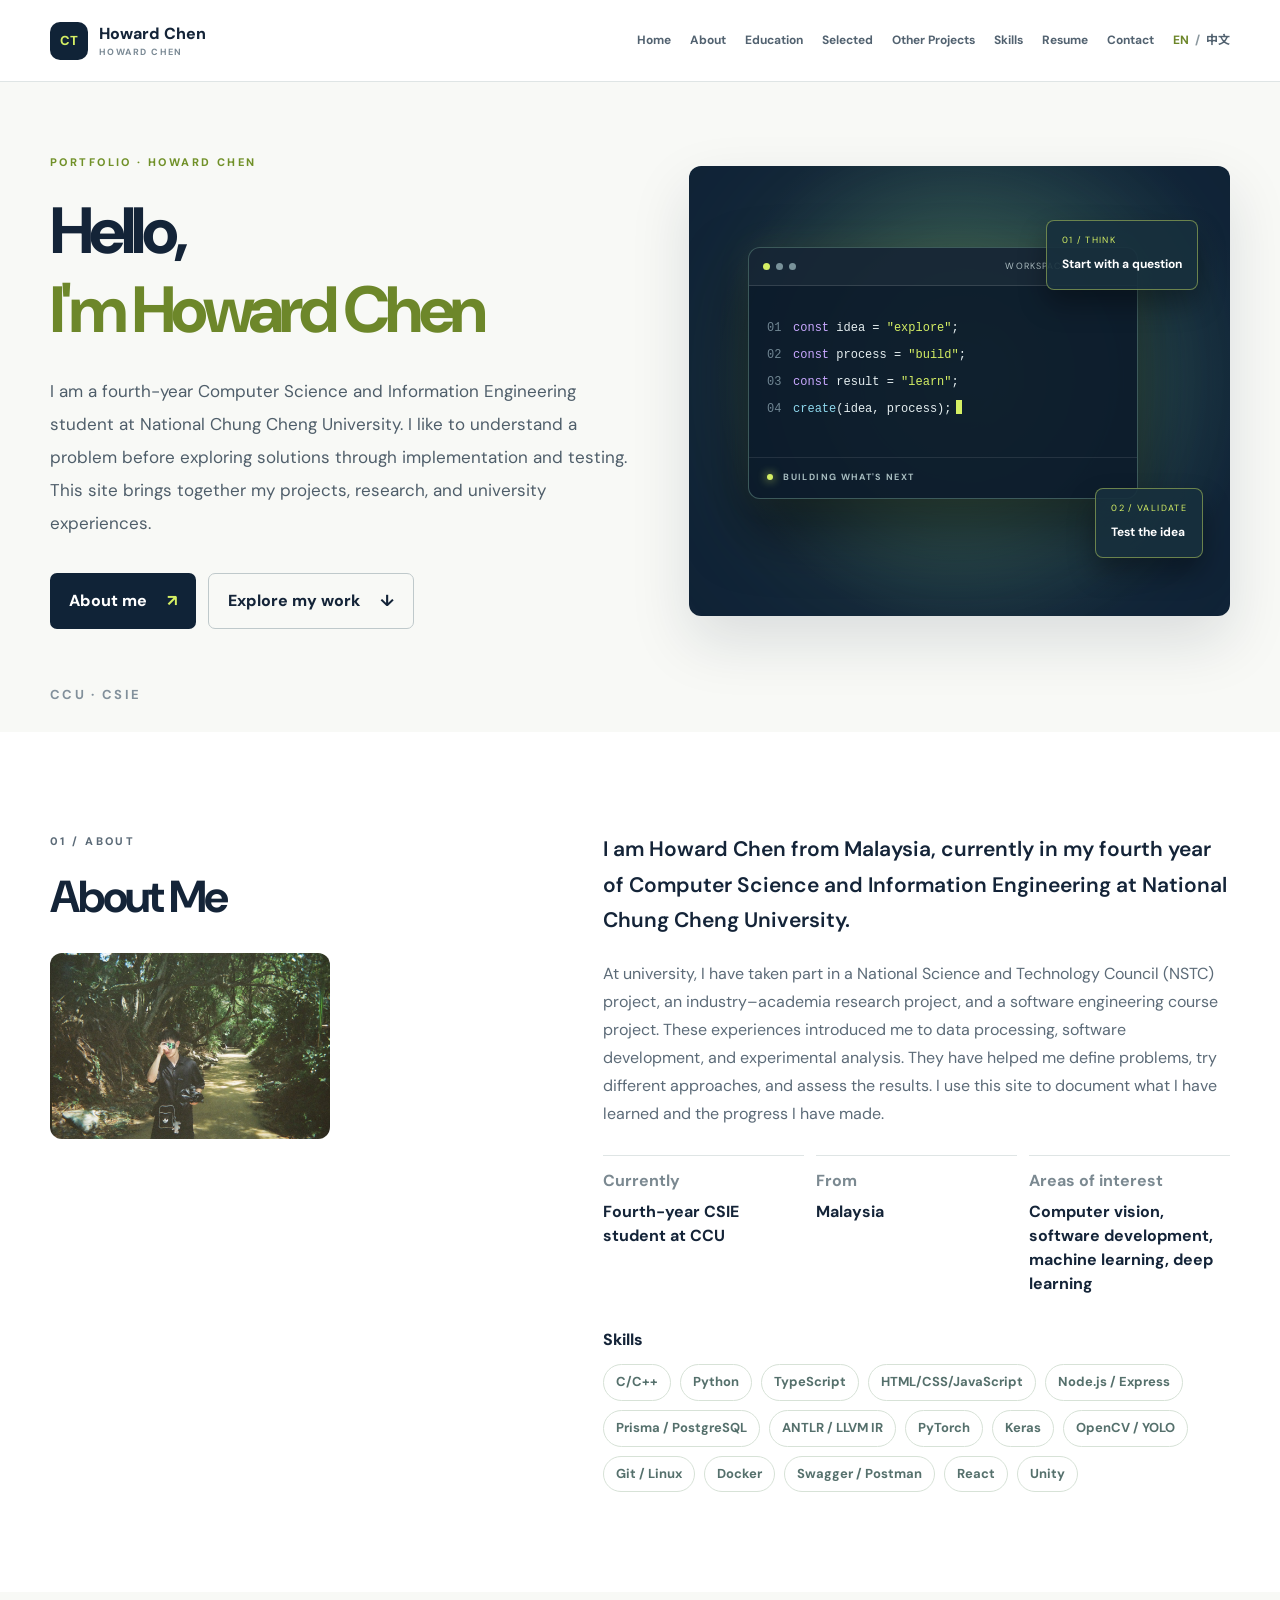
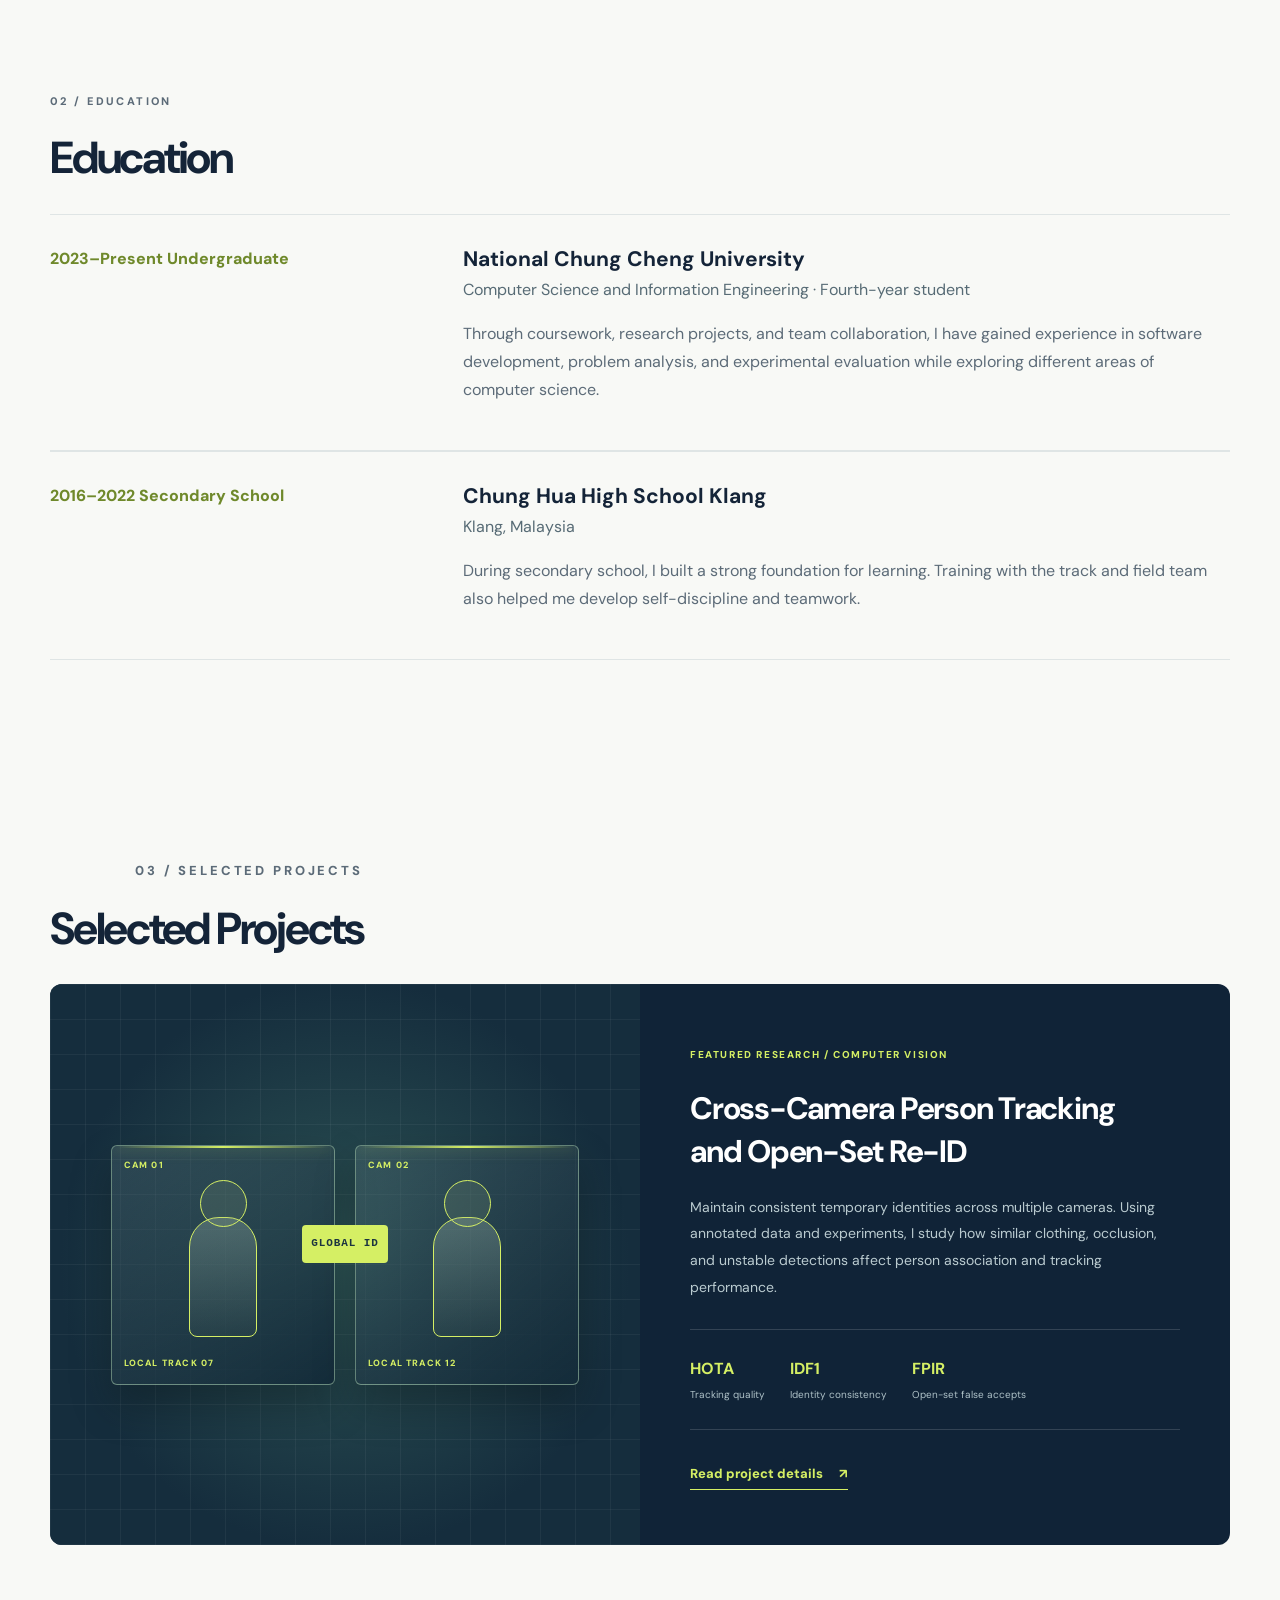
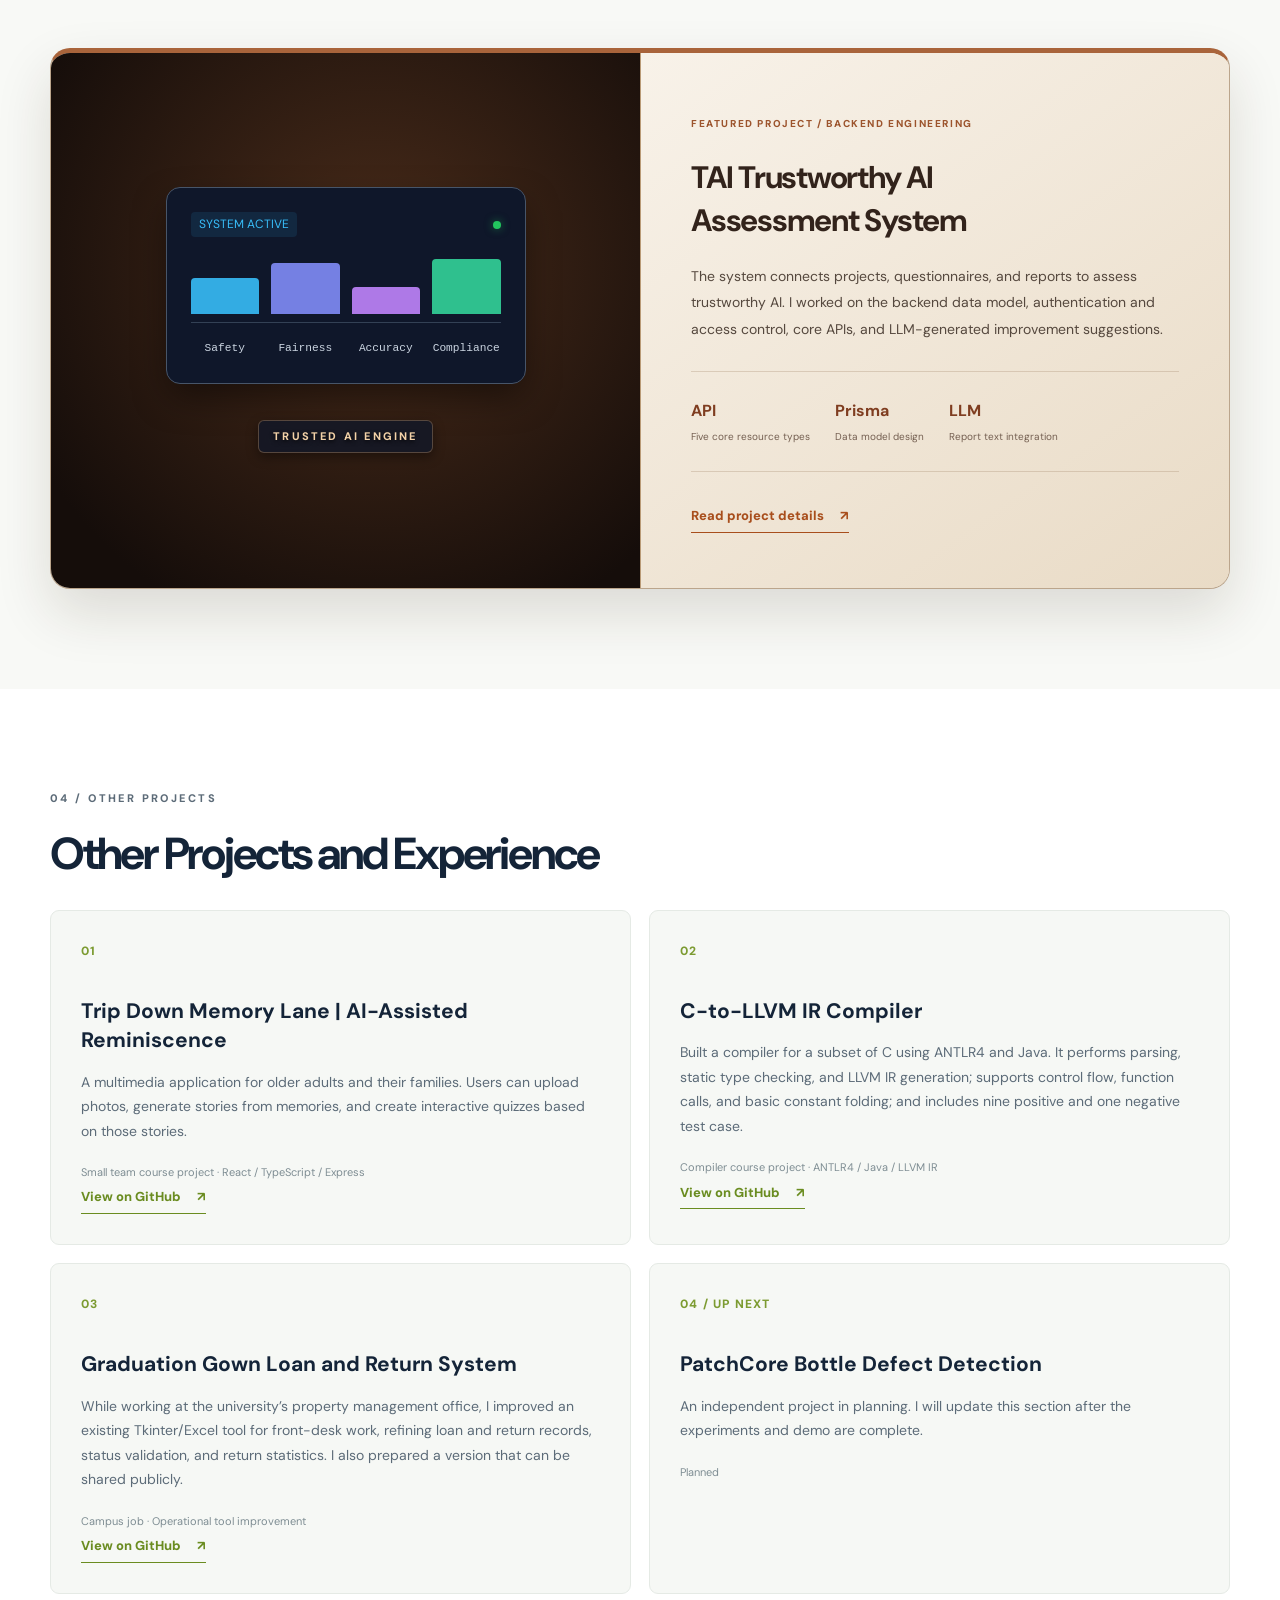
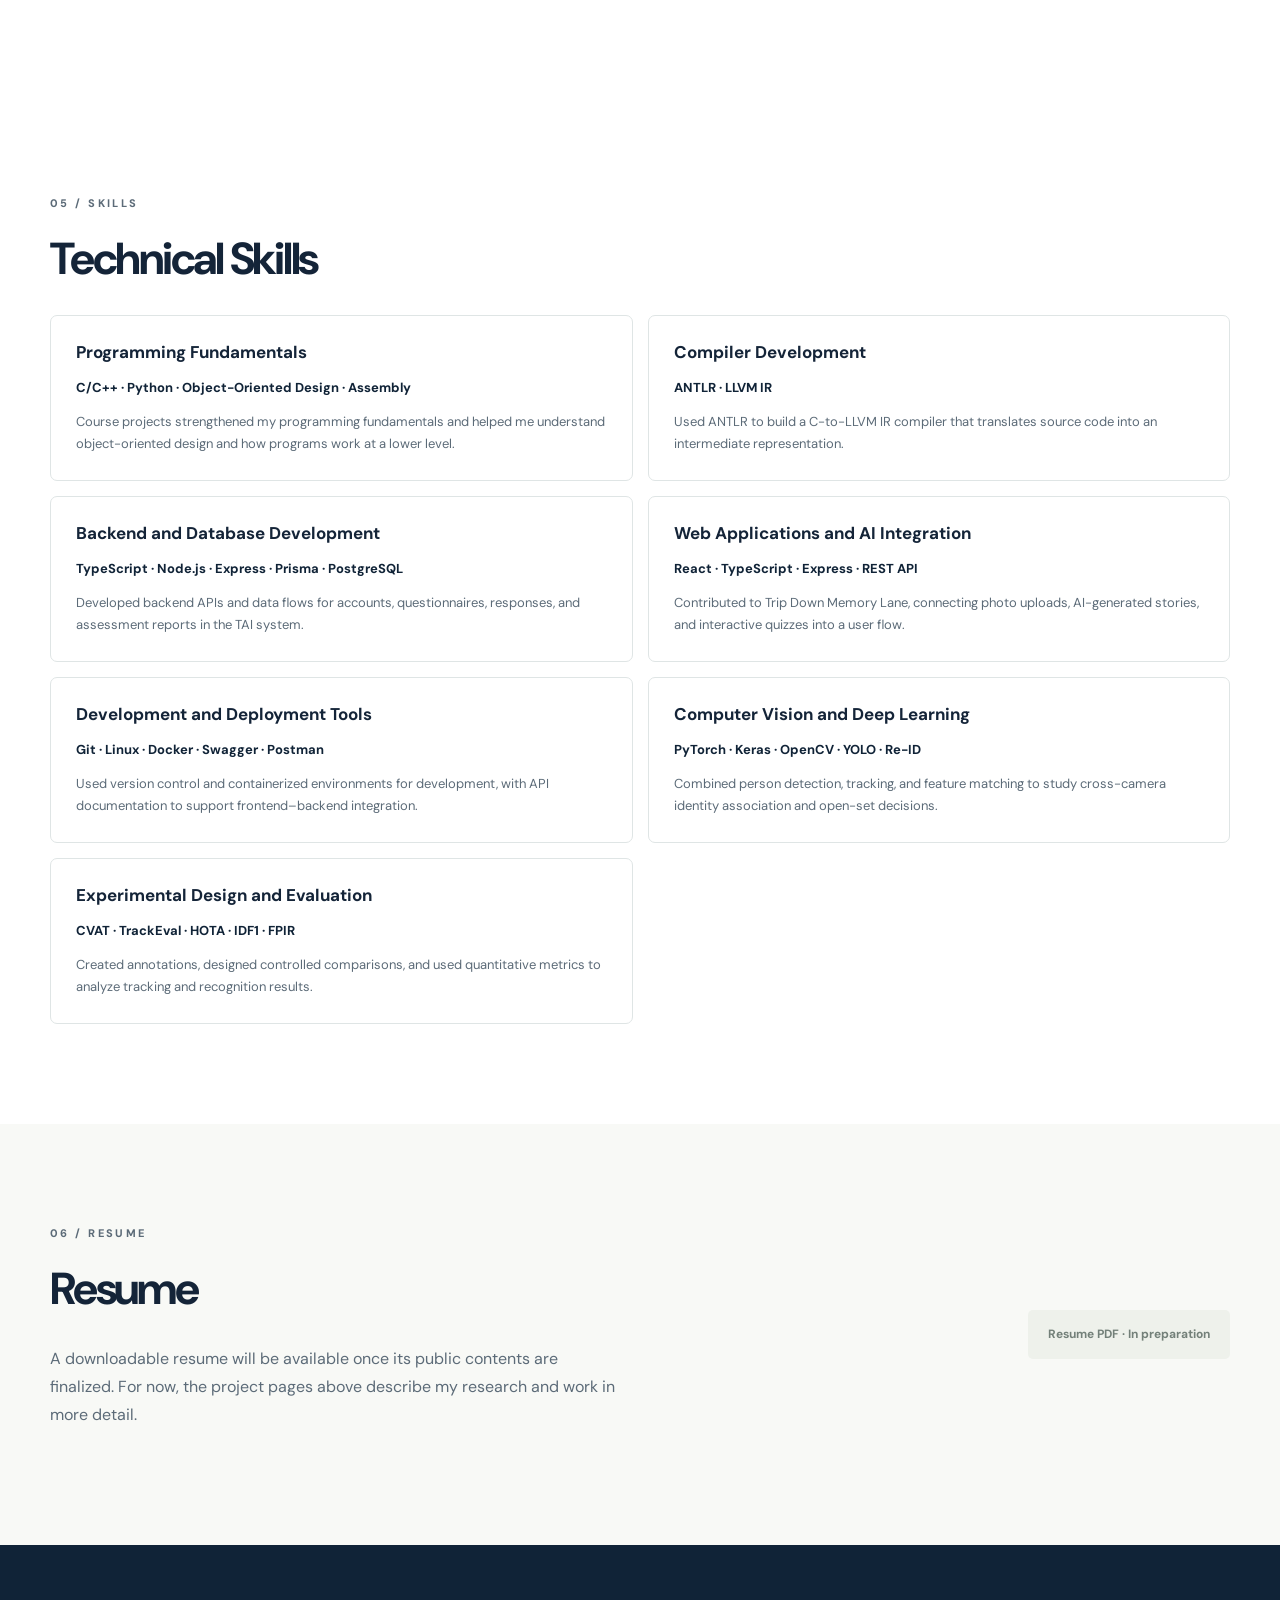
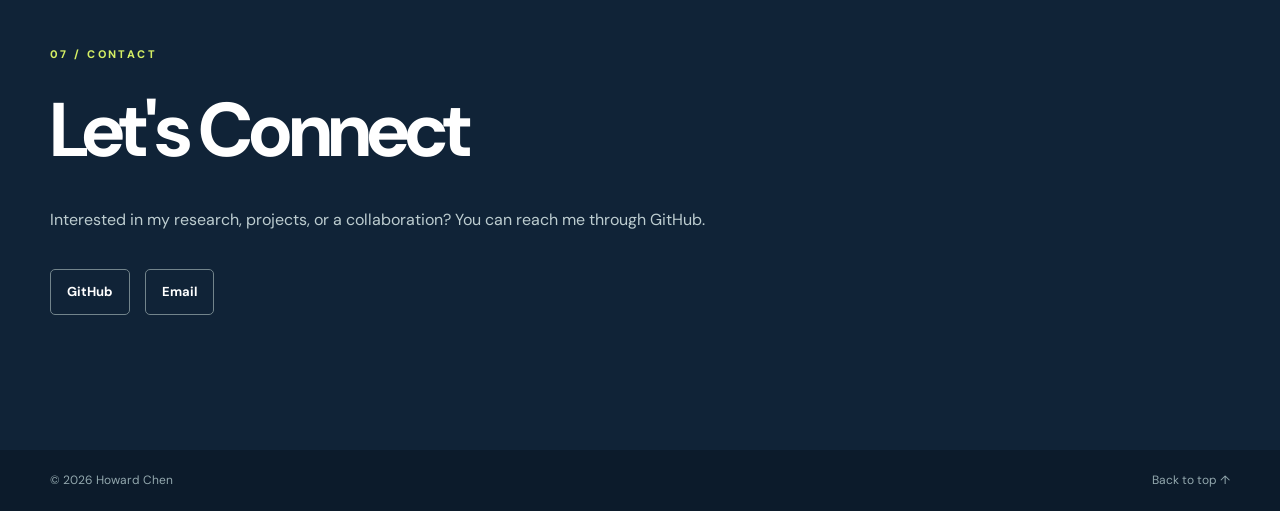
==== commit 561c73b5: "style: refine homepage layout and TAI project card" ====
--- a/index.html
+++ b/index.html
@@ -31,8 +31,8 @@
       <a href="#home">Home</a>
       <a href="#about">About</a>
       <a href="#education">Education</a>
-      <a href="#experience">Experience</a>
-      <a href="#projects">Projects</a>
+      <a href="#projects">Selected</a>
+      <a href="#experience">Other Projects</a>
       <a href="#skills">Skills</a>
       <a href="#resume">Resume</a>
       <a href="#contact">Contact</a>
@@ -176,79 +176,11 @@
       </div>
     </section>
 
-  <section class="section light" id="experience">
-    <div class="wrap">
-      <p class="eyebrow">03 / EXPERIENCE</p>
-      <h2>Research and Project Experience</h2>
-
-      <div class="experience-grid">
-        <article class="card">
-          <span class="card-index">01</span>
-          <h3>Cross-Camera Person Tracking · NSTC Project</h3>
-          <p>Integrated YOLO, ByteTrack/OC-SORT, and Re-ID to study how identity switches, gallery contamination, and detection quality affect tracking.</p>
-          <span class="card-note">In progress · NSTC project / industry–academia collaboration</span>
-        </article>
-
-        <article class="card">
-          <span class="card-index">02</span>
-          <h3>TAI Trustworthy AI Assessment System</h3>
-          <p>In a software engineering course, I led the system’s <b>backend development</b>, designing the database model and Prisma schema, implementing authentication, access control, and assessment APIs, and integrating an LLM for improvement suggestions. I also documented, tested, and debugged the APIs.</p>
-          <span class="card-note">Software engineering course · Team project</span>
-          <a class="text-link"
-            href="https://github.com/TAI-trustworthy-ai-lab"
-            target="_blank"
-            rel="noopener noreferrer">
-            View on GitHub <span>↗</span>
-          </a>
-        </article>
-
-        <article class="card">
-          <span class="card-index">03</span>
-          <h3>Trip Down Memory Lane | AI-Assisted Reminiscence</h3>
-          <p>A multimedia application for older adults and their families. Users can upload photos, generate stories from memories, and create interactive quizzes based on those stories.</p>
-          <span class="card-note">Small team course project · React / TypeScript / Express</span>
-          <a class="text-link"
-            href="https://github.com/TripDownMemoryLane/TripDownMemoryLane-final"
-            target="_blank"
-            rel="noopener noreferrer">
-            View on GitHub <span>↗</span>
-          </a>
-        </article>
-
-        <article class="card">
-          <span class="card-index">04</span>
-          <h3>C-to-LLVM IR Compiler</h3>
-          <p>Built a compiler for a subset of C using ANTLR4 and Java. It performs parsing, static type checking, and LLVM IR generation; supports control flow, function calls, and basic constant folding; and includes nine positive and one negative test case.</p>
-          <span class="card-note">Compiler course project · ANTLR4 / Java / LLVM IR</span>
-          <a class="text-link"
-            href="https://github.com/cts0424/c-subset-to-llvm-ir"
-            target="_blank"
-            rel="noopener noreferrer">
-            View on GitHub <span>↗</span>
-          </a>
-        </article>
-
-        <article class="card">
-          <span class="card-index">05</span>
-          <h3>Graduation Gown Loan and Return System</h3>
-          <p>While working at the university’s property management office, I improved an existing Tkinter/Excel tool for front-desk work, refining loan and return records, status validation, and return statistics. I also prepared a version that can be shared publicly.</p>
-          <span class="card-note">Campus job · Operational tool improvement</span>
-          <a class="text-link"
-            href="https://github.com/cts0424/graduation-gown-return-system"
-            target="_blank"
-            rel="noopener noreferrer">
-            View on GitHub <span>↗</span>
-          </a>
-        </article>
-      </div>
-    </div>
-  </section>
-
     <section class="section projects-section" id="projects">
       <div class="wrap">
         <div class="section-top">
           <div>
-            <p class="eyebrow">04 / SELECTED PROJECTS</p>
+            <p class="eyebrow">03 / SELECTED PROJECTS</p>
             <h2>Selected Projects</h2>
           </div>
         </div>
@@ -310,9 +242,11 @@
                   <span style="height: 45%;"></span>
                   <span style="height: 90%;"></span>
                 </div>
-                <div class="tai-metrics-preview">
-                  <span>Safety 98.2%</span>
-                  <span>Compliance 100%</span>
+                <div class="tai-metrics-preview tai-bar-labels">
+                  <span>Safety</span>
+                  <span>Fairness</span>
+                  <span>Accuracy</span>
+                  <span>Compliance</span>
                 </div>
               </div>
             </div>
@@ -331,18 +265,63 @@
             <a class="text-link" href="projects/tai.html">Read project details <span aria-hidden="true">↗</span></a>
           </div>
         </article>
-
-
-        <div class="upcoming">
-          <span>UP NEXT</span>
-          <div>
-            <h3>PatchCore Bottle Defect Detection</h3>
-            <p>An independent project in planning. I will update this section after the experiments and demo are complete.</p>
-          </div>
-          <span class="status">Planned</span>
-        </div>
-      </div>
-    </section>
+      </div>
+    </section>
+
+  <section class="section light" id="experience">
+    <div class="wrap">
+      <p class="eyebrow">04 / OTHER PROJECTS</p>
+      <h2>Other Projects and Experience</h2>
+
+      <div class="experience-grid">
+        <article class="card">
+          <span class="card-index">01</span>
+          <h3>Trip Down Memory Lane | AI-Assisted Reminiscence</h3>
+          <p>A multimedia application for older adults and their families. Users can upload photos, generate stories from memories, and create interactive quizzes based on those stories.</p>
+          <span class="card-note">Small team course project · React / TypeScript / Express</span>
+          <a class="text-link"
+            href="https://github.com/TripDownMemoryLane/TripDownMemoryLane-final"
+            target="_blank"
+            rel="noopener noreferrer">
+            View on GitHub <span>↗</span>
+          </a>
+        </article>
+
+        <article class="card">
+          <span class="card-index">02</span>
+          <h3>C-to-LLVM IR Compiler</h3>
+          <p>Built a compiler for a subset of C using ANTLR4 and Java. It performs parsing, static type checking, and LLVM IR generation; supports control flow, function calls, and basic constant folding; and includes nine positive and one negative test case.</p>
+          <span class="card-note">Compiler course project · ANTLR4 / Java / LLVM IR</span>
+          <a class="text-link"
+            href="https://github.com/cts0424/c-subset-to-llvm-ir"
+            target="_blank"
+            rel="noopener noreferrer">
+            View on GitHub <span>↗</span>
+          </a>
+        </article>
+
+        <article class="card">
+          <span class="card-index">03</span>
+          <h3>Graduation Gown Loan and Return System</h3>
+          <p>While working at the university’s property management office, I improved an existing Tkinter/Excel tool for front-desk work, refining loan and return records, status validation, and return statistics. I also prepared a version that can be shared publicly.</p>
+          <span class="card-note">Campus job · Operational tool improvement</span>
+          <a class="text-link"
+            href="https://github.com/cts0424/graduation-gown-return-system"
+            target="_blank"
+            rel="noopener noreferrer">
+            View on GitHub <span>↗</span>
+          </a>
+        </article>
+
+        <article class="card">
+          <span class="card-index">04 / UP NEXT</span>
+          <h3>PatchCore Bottle Defect Detection</h3>
+          <p>An independent project in planning. I will update this section after the experiments and demo are complete.</p>
+          <span class="card-note">Planned</span>
+        </article>
+      </div>
+    </div>
+  </section>
 
     <section class="section light" id="skills">
       <div class="wrap">
--- a/assets/style.css
+++ b/assets/style.css
@@ -2137,4 +2137,15 @@
   }
 
   .featured:not(.tai-featured) .camera::after { display: none; }
-}+}
+/* Align the four TAI labels with the existing animated bars. */
+.tai-featured .tai-metrics-preview.tai-bar-labels {
+  display: grid;
+  grid-template-columns: repeat(4, minmax(0, 1fr));
+  gap: 12px;
+  text-align: center;
+}
+.tai-featured .tai-bar-labels > span {
+  min-width: 0;
+  overflow-wrap: anywhere;
+}
